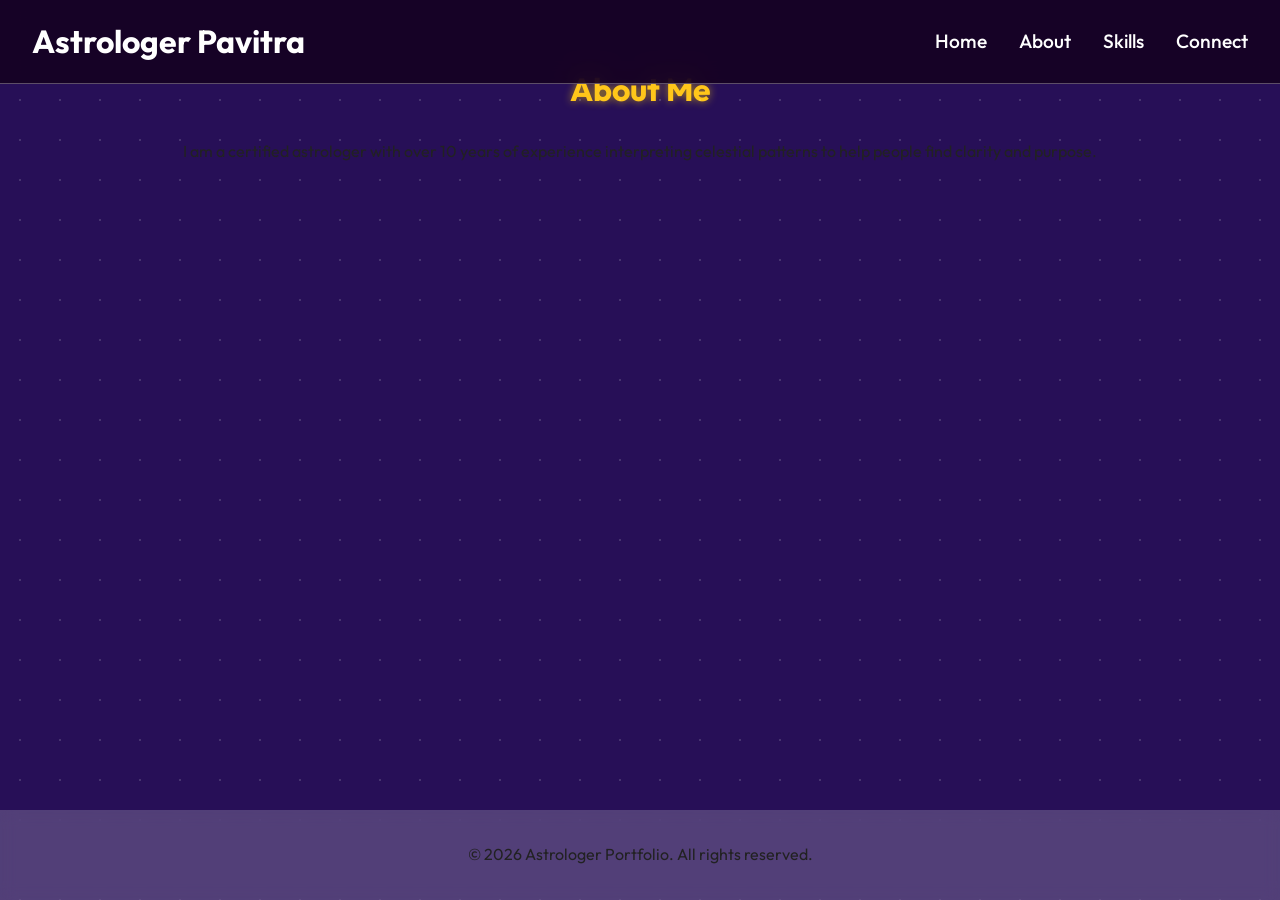
==== about.html @ c883aa8e "Initial commit: Astrologer Pavitra portfolio with mystical theme, loading screen, Netlify forms inte" ====
<!DOCTYPE html>
<html lang="en">
<head>
    <meta charset="UTF-8" />
    <meta http-equiv="X-UA-Compatible" content="IE=edge" />
    <meta name="viewport" content="width=device-width, initial-scale=1.0" />
    <title>About – Astrologer Pavitra</title>
    <meta name="description" content="About Astrologer Pavitra – experience, philosophy, and services." />
    <link rel="preconnect" href="https://fonts.googleapis.com" />
    <link rel="preconnect" href="https://fonts.gstatic.com" crossorigin />
    <link href="https://fonts.googleapis.com/css2?family=Outfit:wght@400;600;700&display=swap" rel="stylesheet" />
    <link rel="stylesheet" href="style.css" />
</head>
<body>
    <!-- Navigation Bar (same as index) -->
    <nav class="navbar">
        <div class="logo">Astrologer Pavitra</div>
        <ul class="nav-links">
            <li><a href="index.html#home">Home</a></li>
            <li><a href="about.html">About</a></li>
            <li><a href="index.html#skills">Skills</a></li>
            <li><a href="connect.html">Connect</a></li>
        </ul>
        <div class="menu-toggle"><span></span><span></span><span></span></div>
    </nav>

    <section class="about">
        <h2>About Me</h2>
        <p>I am a certified astrologer with over 10 years of experience interpreting celestial patterns to help people find clarity and purpose.</p>
    </section>

    <footer class="footer">
        <p>&copy; 2026 Astrologer Portfolio. All rights reserved.</p>
    </footer>

    <script>
// script.js

// Mobile navigation toggle
const menuToggle = document.querySelector('.menu-toggle');
const navLinks = document.querySelector('.nav-links');
if (menuToggle && navLinks) {
  menuToggle.addEventListener('click', () => {
    navLinks.classList.toggle('active');
    menuToggle.classList.toggle('open');
  });
}


// Simple scroll reveal for sections
const sections = document.querySelectorAll('section');
const revealOnScroll = () => {
  const triggerBottom = window.innerHeight * 0.85;
  sections.forEach(section => {
    const sectionTop = section.getBoundingClientRect().top;
    if (sectionTop < triggerBottom) {
      section.classList.add('visible');
    }
  });
};
window.addEventListener('scroll', revealOnScroll);
revealOnScroll();
</script>
</body>
</html>
---- style.css ----
/* Mystical Starfield Background */
body {
    background: hsl(260, 70%, 20%);
    position: relative;
    overflow-x: hidden;
}

/* .constellation styling removed; canvas used instead */
#constellation-canvas {
    position: fixed;
    inset: 0;
    pointer-events: none;
    z-index: 2000;
    background: transparent;
}



@keyframes starTwinkle {
    from { opacity: 0.4; }
    to { opacity: 1; }
}

/*
/* subtle star twinkling overlay */
body::before {
    content: '';
    position: absolute;
    inset: 0;
    background: radial-gradient(circle, rgba(255,255,255,0.15) 1px, transparent 1px);
    background-size: 40px 40px;
    animation: twinkling 3s infinite;
    pointer-events: none;
    z-index: 0;
}

@keyframes twinkling {
    0%, 100% { opacity: 0.6; }
    50% { opacity: 0.9; }
}
/* style.css */
/* Color palette */
:root {
    --primary-red: hsl(0, 78%, 45%);
    /* rich red */
    --bg-white: #fdfdfd;
    --text-dark: #222222;
    --glass-bg: rgba(255, 255, 255, 0.2);
    --glass-border: rgba(255, 255, 255, 0.3);
    --transition-speed: 0.3s;
    --font-family: 'Outfit', sans-serif;
    --accent-gold: hsl(45, 100%, 55%);
}

/* Global resets */
* {
    margin: 0;
    padding: 0;
    box-sizing: border-box;
}

body {
    font-family: var(--font-family);
    background: hsl(260, 70%, 20%);
    color: var(--text-dark);
    line-height: 1.6;
    overflow-x: hidden;
}

/* Navbar */
.navbar {
    position: fixed;
    top: 0;
    width: 100%;
    display: flex;
    justify-content: space-between;
    align-items: center;
    padding: 1rem 2rem;
    backdrop-filter: blur(12px);
    background: rgba(20, 0, 30, 0.85); /* dark violet translucent */
    border-bottom: 1px solid var(--glass-border);
    z-index: 1000;
    transition: background var(--transition-speed);
}

.navbar .logo {
    font-size: 2rem;
    font-weight: 700;
    color: #ffffff; /* bright for visibility */
}

.nav-links {
    list-style: none;
    display: flex;
    gap: 2rem;
}

.nav-links a {
    text-decoration: none;
    color: #ffffff;
    font-weight: 500;
    font-size: 1.2rem;
    position: relative;
    transition: color var(--transition-speed);
}


.nav-links a::after {
    content: '';
    position: absolute;
    left: 0;
    bottom: -4px;
    width: 0%;
    height: 2px;
    background: var(--primary-red);
    transition: width var(--transition-speed);
}

.nav-links a:hover {
    color: var(--accent-gold);
}

.nav-links a:hover::after {
    width: 100%;
}

/* Hamburger for mobile */
.menu-toggle {
    display: none;
    flex-direction: column;
    cursor: pointer;
    gap: 5px;
}

.menu-toggle span {
    width: 25px;
    height: 3px;
    background: var(--text-dark);
    transition: background var(--transition-speed);
}

/* Hero Section */
.hero {
    min-height: 100vh;
    display: flex;
    align-items: center;
    justify-content: space-between;
    padding: 4rem 2rem;
    padding-top: 5rem;
    margin-top: 80px; /* gap to avoid overlap with navbar */
    /* offset fixed navbar */
    background: linear-gradient(135deg, #fff0f0, #ffecec);
    position: relative;
    overflow: hidden;
}

.hero-content {
    max-width: 600px;
    animation: fadeInUp 1s ease forwards;
}

.hero-content h1 {
    font-size: 3rem;
    margin-bottom: 1rem;
    color: var(--primary-red);
}

.hero-content p {
    font-size: 1.2rem;
    margin-bottom: 1.5rem;
}

.cta-button {
    display: inline-block;
    padding: 0.75rem 1.5rem;
    background: var(--primary-red);
    color: #fff;
    border: none;
    border-radius: 4px;
    cursor: pointer;
    text-decoration: none;
    font-weight: 600;
    transition: background var(--transition-speed), transform var(--transition-speed);
}

.cta-button:hover {
    background: hsl(0, 78%, 55%);
    transform: translateY(-2px);
}

.hero-image {
    max-width: 500px;
    animation: float 4s ease-in-out infinite;
}

.hero-image img {
    width: 100%;
    border-radius: 12px;
    box-shadow: 0 8px 20px rgba(0, 0, 0, 0.15);
}

@keyframes float {

    0%,
    100% {
        transform: translateY(0);
    }

    50% {
        transform: translateY(-20px);
    }
}

@keyframes fadeInUp {
    0% {
        opacity: 0;
        transform: translateY(30px);
    }

    100% {
        opacity: 1;
        transform: translateY(0);
    }
}

/* Sections */
section {
    padding: 4rem 2rem;
    max-width: 1100px;
    margin: 0 auto;
}

section h2 {
    font-size: 2rem;
    margin-bottom: 1.5rem;
    color: var(--accent-gold);
    text-align: center;
    text-shadow: 0 0 8px rgba(255,215,0,0.6);
}


.about,
.skills,
.contact {
    background: transparent;
}

/* Skills Section - Grid and Cards */
.skills-grid {
    display: grid;
    grid-template-columns: repeat(auto-fit, minmax(220px, 1fr));
    gap: 2rem;
    margin-top: 2rem;
}

.skill-card {
    background: #ffffff;
    border: 1.5px solid rgba(229, 28, 35, 0.1);
    border-radius: 12px;
    padding: 1.5rem;
    text-align: center;
    box-shadow: 0 4px 15px rgba(0, 0, 0, 0.02);
    transition: all 0.3s cubic-bezier(0.25, 0.8, 0.25, 1);
}

.skill-card:hover {
    transform: translateY(-8px);
    border-color: var(--primary-red);
    box-shadow: 0 12px 30px rgba(229, 28, 35, 0.12);
}

.skill-svg-container {
    width: 100%;
    height: 180px;
    border-radius: 8px;
    margin-bottom: 1.5rem;
    background: linear-gradient(135deg, #fff3f3 0%, #ffe8e8 100%);
    display: flex;
    align-items: center;
    justify-content: center;
    border: 1px solid rgba(229, 28, 35, 0.15);
    overflow: hidden;
}

.skill-svg-container svg {
    width: 70px;
    height: 70px;
    fill: var(--primary-red);
    transition: transform 0.5s cubic-bezier(0.175, 0.885, 0.32, 1.275);
}

.skill-card:hover .skill-svg-container svg {
    transform: scale(1.18) rotate(6deg);
}

.skill-card h3 {
    font-size: 1.25rem;
    color: var(--primary-red);
    margin-bottom: 0.75rem;
    font-weight: 600;
}

.skill-card p {
    font-size: 0.95rem;
    color: #555;
    line-height: 1.5;
}

/* Contact Form */
.contact form {
    display: flex;
    flex-direction: column;
    gap: 1rem;
    max-width: 500px;
    margin: 0 auto;
}

.contact input,
.contact textarea {
    padding: 0.75rem;
    border: 1px solid #ccc;
    border-radius: 4px;
    font-family: var(--font-family);
    font-size: 1rem;
    resize: vertical;
}

.contact button {
    align-self: flex-start;
}

/* Footer */
.footer {
    text-align: center;
    padding: 2rem;
    background: var(--glass-bg);
    backdrop-filter: blur(8px);
    color: var(--text-dark);
}



/* Responsive */
@media (max-width: 768px) {
    .nav-links {
        display: none;
        flex-direction: column;
        background: var(--glass-bg);
        position: absolute;
        top: 60px;
        right: 2rem;
        padding: 1rem;
        border-radius: 8px;
    }

    .menu-toggle {
        display: flex;
    }

    .hero {
        flex-direction: column;
        text-align: center;
    }

    .hero-image {
        margin-top: 2rem;
    }
}

/* Skill‑card image sizing – makes the images fill the container neatly */
.skill-svg-container {
    /* keep the existing size (180 px tall) */
    width: 100%;
    height: 180px;
    display: flex;
    align-items: center;
    justify-content: center;
    overflow: hidden;
    /* clip any overflow */
    background: linear-gradient(135deg, #fff3f3 0%, #ffe8e8 100%);
    border: 1px solid rgba(229, 28, 35, 0.15);
    border-radius: 8px;
}

/* Image inside the container */
.skill-img {
    width: 100%;
    height: 100%;
    object-fit: contain;
    /* preserve aspect ratio, no distortion */
    border-radius: 8px;
    transition: transform var(--transition-speed);
}

/* Slight zoom on hover for a premium feel */
.skill-card:hover .skill-img {
    transform: scale(1.05);
}

/* Footer always at bottom */
html,
body {
    min-height: 100vh;
    display: flex;
    flex-direction: column;
}

.footer {
    margin-top: auto;
}

/* Hero image oval shape */
.hero-image img {
    width: 260px;
    height: 260px;
    border-radius: 50%;
    object-fit: cover;
    margin: 0 auto;
    display: block;
}

/* Mystical Fullscreen Loader Overlay */
#mystical-loader {
    position: fixed;
    inset: 0;
    width: 100vw;
    height: 100vh;
    background: radial-gradient(circle at center, hsl(260, 60%, 12%) 0%, hsl(280, 50%, 6%) 100%);
    z-index: 9999;
    display: flex;
    align-items: center;
    justify-content: center;
    transition: opacity 0.8s cubic-bezier(0.25, 1, 0.5, 1), transform 0.8s cubic-bezier(0.25, 1, 0.5, 1);
    opacity: 1;
    pointer-events: all;
}

#mystical-loader.fade-out {
    opacity: 0;
    transform: scale(1.05);
    pointer-events: none;
}

.loader-content {
    text-align: center;
    display: flex;
    flex-direction: column;
    align-items: center;
    gap: 1.5rem;
}

.celestial-spinner {
    width: 120px;
    height: 120px;
    position: relative;
    animation: spin 8s linear infinite;
    filter: drop-shadow(0 0 15px rgba(255, 215, 0, 0.4));
}

.celestial-spinner svg {
    width: 100%;
    height: 100%;
}

.loader-text {
    font-family: var(--font-family);
    color: var(--accent-gold);
    font-size: 1.8rem;
    font-weight: 600;
    letter-spacing: 2px;
    margin: 0;
    text-shadow: 0 0 10px rgba(255, 215, 0, 0.5);
    animation: pulseText 2s ease-in-out infinite;
}

.loader-subtext {
    font-family: var(--font-family);
    color: rgba(255, 255, 255, 0.6);
    font-size: 0.95rem;
    letter-spacing: 4px;
    text-transform: uppercase;
    margin-top: -0.5rem;
}

@keyframes spin {
    0% { transform: rotate(0deg); }
    100% { transform: rotate(360deg); }
}

@keyframes pulseText {
    0%, 100% { opacity: 0.6; transform: scale(0.98); }
    50% { opacity: 1; transform: scale(1); }
}
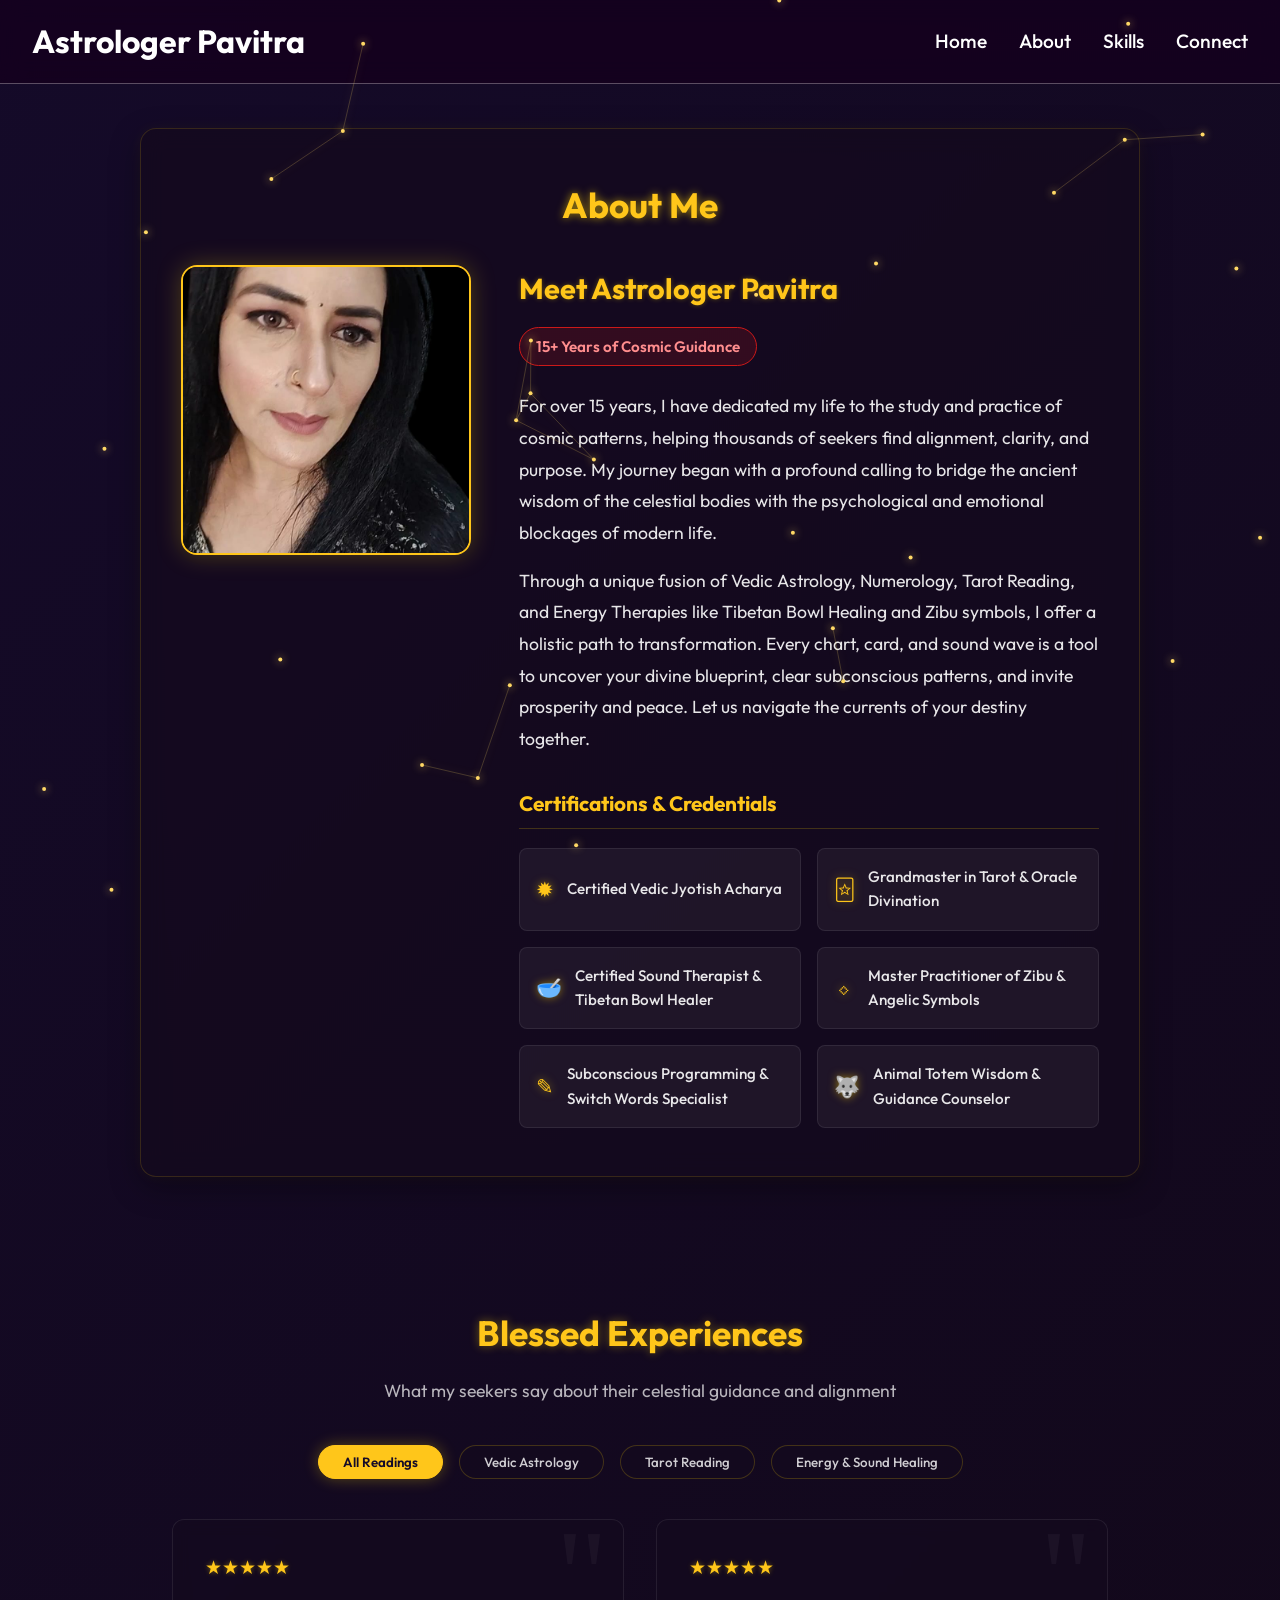
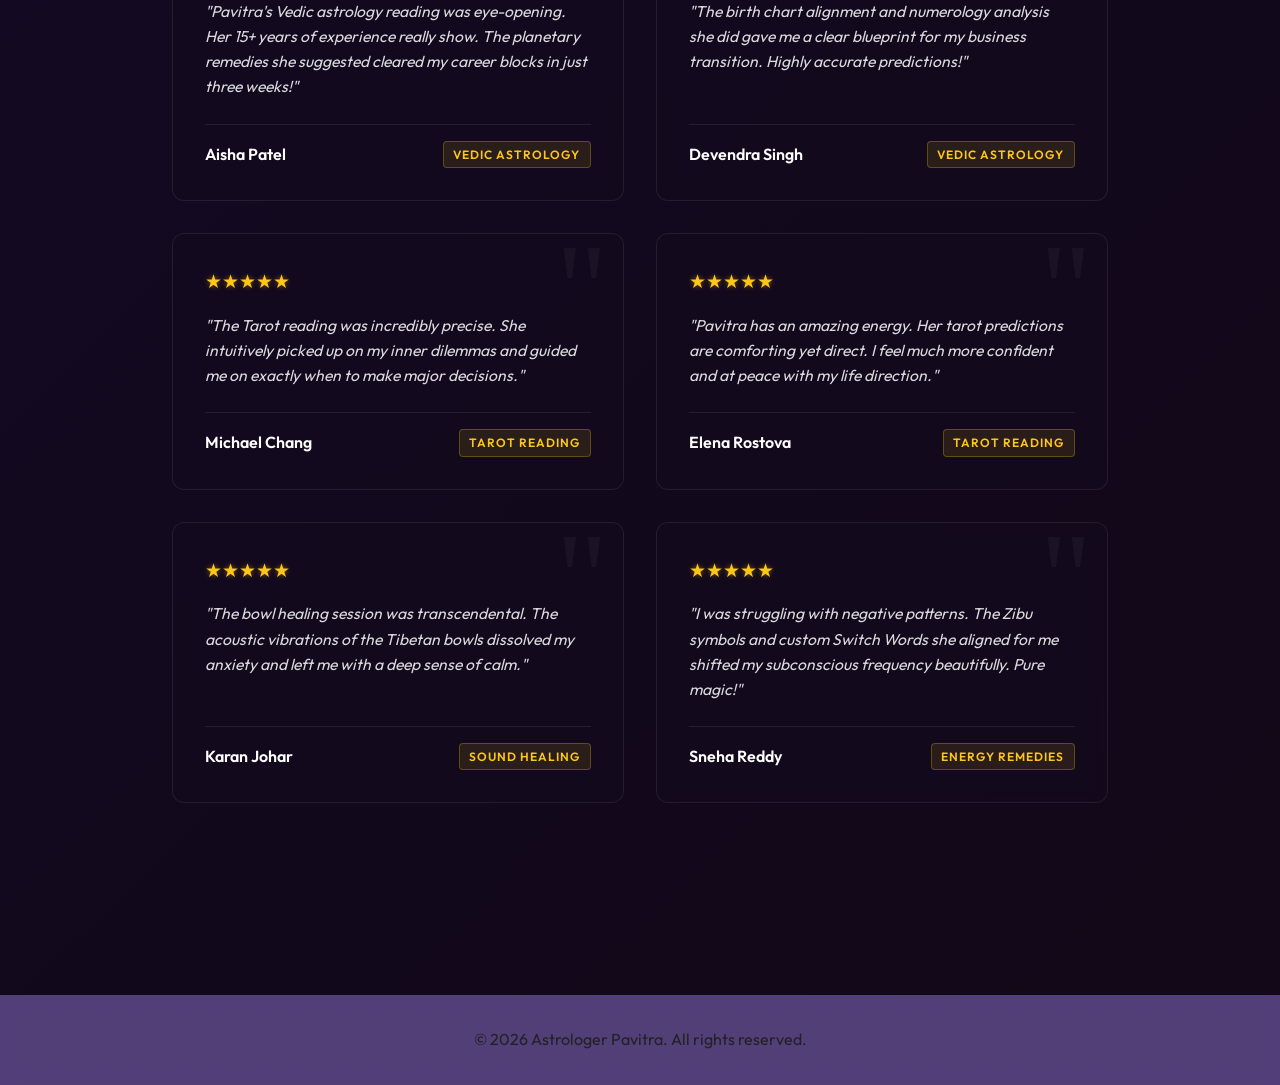
==== commit 03c8813c: "new updates and enhanced about page" ====
--- a/about.html
+++ b/about.html
@@ -1,65 +1,301 @@
 <!DOCTYPE html>
 <html lang="en">
+
 <head>
-    <meta charset="UTF-8" />
-    <meta http-equiv="X-UA-Compatible" content="IE=edge" />
-    <meta name="viewport" content="width=device-width, initial-scale=1.0" />
-    <title>About – Astrologer Pavitra</title>
-    <meta name="description" content="About Astrologer Pavitra – experience, philosophy, and services." />
-    <link rel="preconnect" href="https://fonts.googleapis.com" />
-    <link rel="preconnect" href="https://fonts.gstatic.com" crossorigin />
-    <link href="https://fonts.googleapis.com/css2?family=Outfit:wght@400;600;700&display=swap" rel="stylesheet" />
-    <link rel="stylesheet" href="style.css" />
+  <meta charset="UTF-8" />
+  <meta http-equiv="X-UA-Compatible" content="IE=edge" />
+  <meta name="viewport" content="width=device-width, initial-scale=1.0" />
+  <title>About – Astrologer Pavitra</title>
+  <meta name="description" content="Meet Astrologer Pavitra – 15+ years of experience in Vedic Astrology, Tarot, and Energy Healing. View certifications and client reviews." />
+  <link rel="preconnect" href="https://fonts.googleapis.com" />
+  <link rel="preconnect" href="https://fonts.gstatic.com" crossorigin />
+  <link href="https://fonts.googleapis.com/css2?family=Outfit:wght@400;600;700&display=swap" rel="stylesheet" />
+  <link rel="stylesheet" href="style.css" />
 </head>
+
 <body>
-    <!-- Navigation Bar (same as index) -->
-    <nav class="navbar">
-        <div class="logo">Astrologer Pavitra</div>
-        <ul class="nav-links">
-            <li><a href="index.html#home">Home</a></li>
-            <li><a href="about.html">About</a></li>
-            <li><a href="index.html#skills">Skills</a></li>
-            <li><a href="connect.html">Connect</a></li>
-        </ul>
-        <div class="menu-toggle"><span></span><span></span><span></span></div>
-    </nav>
-
-    <section class="about">
-        <h2>About Me</h2>
-        <p>I am a certified astrologer with over 10 years of experience interpreting celestial patterns to help people find clarity and purpose.</p>
+  <!-- Navigation Bar (same as index) -->
+  <nav class="navbar">
+    <div class="logo">Astrologer Pavitra</div>
+    <ul class="nav-links">
+      <li><a href="index.html#home">Home</a></li>
+      <li><a href="about.html">About</a></li>
+      <li><a href="index.html#skills">Skills</a></li>
+      <li><a href="connect.html">Connect</a></li>
+    </ul>
+    <div class="menu-toggle"><span></span><span></span><span></span></div>
+  </nav>
+
+  <!-- Main Container -->
+  <main class="about-page-container">
+    <section class="about-card">
+      <h2 style="margin-bottom: 2rem; font-size: 2.2rem;">About Me</h2>
+      
+      <div class="about-grid">
+        <div class="about-image-wrapper">
+          <img src="assets/pavitra2.jpeg" alt="Astrologer Pavitra" />
+        </div>
+        
+        <div class="about-text-content">
+          <h3>Meet Astrologer Pavitra</h3>
+          <span class="about-experience-badge">15+ Years of Cosmic Guidance</span>
+          <p class="about-bio">
+            For over 15 years, I have dedicated my life to the study and practice of cosmic patterns, helping thousands of seekers find alignment, clarity, and purpose. My journey began with a profound calling to bridge the ancient wisdom of the celestial bodies with the psychological and emotional blockages of modern life.
+          </p>
+          <p class="about-bio" style="margin-top: -1rem;">
+            Through a unique fusion of Vedic Astrology, Numerology, Tarot Reading, and Energy Therapies like Tibetan Bowl Healing and Zibu symbols, I offer a holistic path to transformation. Every chart, card, and sound wave is a tool to uncover your divine blueprint, clear subconscious patterns, and invite prosperity and peace. Let us navigate the currents of your destiny together.
+          </p>
+          
+          <div class="certifications-section">
+            <h4>Certifications & Credentials</h4>
+            <div class="certifications-list">
+              <div class="certification-item">
+                <span class="certification-icon">✹</span>
+                <span class="certification-name">Certified Vedic Jyotish Acharya</span>
+              </div>
+              <div class="certification-item">
+                <span class="certification-icon">🃟</span>
+                <span class="certification-name">Grandmaster in Tarot & Oracle Divination</span>
+              </div>
+              <div class="certification-item">
+                <span class="certification-icon">🥣</span>
+                <span class="certification-name">Certified Sound Therapist & Tibetan Bowl Healer</span>
+              </div>
+              <div class="certification-item">
+                <span class="certification-icon">🝔</span>
+                <span class="certification-name">Master Practitioner of Zibu & Angelic Symbols</span>
+              </div>
+              <div class="certification-item">
+                <span class="certification-icon">✎</span>
+                <span class="certification-name">Subconscious Programming & Switch Words Specialist</span>
+              </div>
+              <div class="certification-item">
+                <span class="certification-icon">🐺</span>
+                <span class="certification-name">Animal Totem Wisdom & Guidance Counselor</span>
+              </div>
+            </div>
+          </div>
+        </div>
+      </div>
     </section>
 
-    <footer class="footer">
-        <p>&copy; 2026 Astrologer Portfolio. All rights reserved.</p>
-    </footer>
-
-    <script>
-// script.js
-
-// Mobile navigation toggle
-const menuToggle = document.querySelector('.menu-toggle');
-const navLinks = document.querySelector('.nav-links');
-if (menuToggle && navLinks) {
-  menuToggle.addEventListener('click', () => {
-    navLinks.classList.toggle('active');
-    menuToggle.classList.toggle('open');
-  });
-}
-
-
-// Simple scroll reveal for sections
-const sections = document.querySelectorAll('section');
-const revealOnScroll = () => {
-  const triggerBottom = window.innerHeight * 0.85;
-  sections.forEach(section => {
-    const sectionTop = section.getBoundingClientRect().top;
-    if (sectionTop < triggerBottom) {
-      section.classList.add('visible');
+    <!-- Testimonials Section -->
+    <section class="testimonials-section">
+      <h2>Blessed Experiences</h2>
+      <p class="testimonials-subtitle">What my seekers say about their celestial guidance and alignment</p>
+      
+      <!-- Filter controls -->
+      <div class="testimonial-filters">
+        <button class="filter-btn active" data-filter="all">All Readings</button>
+        <button class="filter-btn" data-filter="astrology">Vedic Astrology</button>
+        <button class="filter-btn" data-filter="tarot">Tarot Reading</button>
+        <button class="filter-btn" data-filter="healing">Energy & Sound Healing</button>
+      </div>
+
+      <!-- Testimonials grid container -->
+      <div id="testimonials-container" class="testimonials-grid">
+        <!-- Rendered dynamically via JS -->
+      </div>
+    </section>
+  </main>
+
+  <footer class="footer">
+    <p>&copy; 2026 Astrologer Pavitra. All rights reserved.</p>
+  </footer>
+
+  <!-- Constellation Effect Canvas -->
+  <canvas id="constellation-canvas"></canvas>
+
+  <script>
+    // Navigation toggle logic
+    const menuToggle = document.querySelector('.menu-toggle');
+    const navLinks = document.querySelector('.nav-links');
+    if (menuToggle && navLinks) {
+      menuToggle.addEventListener('click', () => {
+        navLinks.classList.toggle('active');
+        menuToggle.classList.toggle('open');
+      });
     }
-  });
-};
-window.addEventListener('scroll', revealOnScroll);
-revealOnScroll();
-</script>
+
+    // Scroll reveal for cards
+    const sections = document.querySelectorAll('section');
+    const revealOnScroll = () => {
+      const triggerBottom = window.innerHeight * 0.85;
+      sections.forEach(section => {
+        const sectionTop = section.getBoundingClientRect().top;
+        if (sectionTop < triggerBottom) {
+          section.classList.add('visible');
+        }
+      });
+    };
+    window.addEventListener('scroll', revealOnScroll);
+    revealOnScroll();
+
+    // Testimonials Data
+    const testimonialsData = [
+      {
+        name: "Aisha Patel",
+        rating: 5,
+        review: "Pavitra's Vedic astrology reading was eye-opening. Her 15+ years of experience really show. The planetary remedies she suggested cleared my career blocks in just three weeks!",
+        service: "Vedic Astrology",
+        category: "astrology"
+      },
+      {
+        name: "Devendra Singh",
+        rating: 5,
+        review: "The birth chart alignment and numerology analysis she did gave me a clear blueprint for my business transition. Highly accurate predictions!",
+        service: "Vedic Astrology",
+        category: "astrology"
+      },
+      {
+        name: "Michael Chang",
+        rating: 5,
+        review: "The Tarot reading was incredibly precise. She intuitively picked up on my inner dilemmas and guided me on exactly when to make major decisions.",
+        service: "Tarot Reading",
+        category: "tarot"
+      },
+      {
+        name: "Elena Rostova",
+        rating: 5,
+        review: "Pavitra has an amazing energy. Her tarot predictions are comforting yet direct. I feel much more confident and at peace with my life direction.",
+        service: "Tarot Reading",
+        category: "tarot"
+      },
+      {
+        name: "Karan Johar",
+        rating: 5,
+        review: "The bowl healing session was transcendental. The acoustic vibrations of the Tibetan bowls dissolved my anxiety and left me with a deep sense of calm.",
+        service: "Sound Healing",
+        category: "healing"
+      },
+      {
+        name: "Sneha Reddy",
+        rating: 5,
+        review: "I was struggling with negative patterns. The Zibu symbols and custom Switch Words she aligned for me shifted my subconscious frequency beautifully. Pure magic!",
+        service: "Energy Remedies",
+        category: "healing"
+      }
+    ];
+
+    // Render Testimonials
+    const testimonialsContainer = document.getElementById('testimonials-container');
+    const filterButtons = document.querySelectorAll('.filter-btn');
+
+    function renderTestimonials(filter = 'all') {
+      // Clear container first
+      testimonialsContainer.innerHTML = '';
+      
+      const filtered = testimonialsData.filter(item => {
+        return filter === 'all' || item.category === filter;
+      });
+
+      filtered.forEach((item, index) => {
+        const card = document.createElement('div');
+        card.className = 'testimonial-card';
+        card.style.animationDelay = `${index * 0.1}s`;
+
+        // Generate gold stars
+        let starsHTML = '';
+        for (let i = 0; i < 5; i++) {
+          starsHTML += i < item.rating ? '★' : '☆';
+        }
+
+        card.innerHTML = `
+          <div>
+            <div class="testimonial-stars">${starsHTML}</div>
+            <p class="testimonial-text">"${item.review}"</p>
+          </div>
+          <div class="testimonial-footer">
+            <span class="testimonial-name">${item.name}</span>
+            <span class="testimonial-service-tag">${item.service}</span>
+          </div>
+        `;
+        testimonialsContainer.appendChild(card);
+      });
+    }
+
+    // Filter toggle events
+    filterButtons.forEach(btn => {
+      btn.addEventListener('click', () => {
+        filterButtons.forEach(b => b.classList.remove('active'));
+        btn.classList.add('active');
+        const filterVal = btn.getAttribute('data-filter');
+        renderTestimonials(filterVal);
+      });
+    });
+
+    // Initial render
+    renderTestimonials();
+
+    // Constellation Canvas Animation
+    (() => {
+      const canvas = document.getElementById('constellation-canvas');
+      const ctx = canvas.getContext('2d');
+      const stars = [];
+      const config = {
+        starCount: 30,
+        maxVelocity: 0.3,
+        maxDistance: 100,
+        starSize: 2,
+        lineWidth: 0.7,
+        hue: 45,
+      };
+      
+      const resize = () => {
+        canvas.width = window.innerWidth;
+        canvas.height = window.innerHeight;
+      };
+      window.addEventListener('resize', resize);
+      resize();
+
+      for (let i = 0; i < config.starCount; i++) {
+        stars.push({
+          x: Math.random() * canvas.width,
+          y: Math.random() * canvas.height,
+          vx: (Math.random() - 0.5) * config.maxVelocity,
+          vy: (Math.random() - 0.5) * config.maxVelocity,
+        });
+      }
+
+      const draw = () => {
+        ctx.clearRect(0, 0, canvas.width, canvas.height);
+        ctx.fillStyle = `hsl(${config.hue},100%,70%)`;
+        ctx.shadowColor = `hsl(${config.hue},100%,70%)`;
+        ctx.shadowBlur = 8;
+        stars.forEach(s => {
+          ctx.beginPath();
+          ctx.arc(s.x, s.y, config.starSize, 0, Math.PI * 2);
+          ctx.fill();
+        });
+        
+        ctx.strokeStyle = `hsla(${config.hue},100%,70%,0.3)`;
+        ctx.lineWidth = config.lineWidth;
+        for (let i = 0; i < stars.length; i++) {
+          for (let j = i + 1; j < stars.length; j++) {
+            const dx = stars[i].x - stars[j].x;
+            const dy = stars[i].y - stars[j].y;
+            const dist = Math.hypot(dx, dy);
+            if (dist < config.maxDistance) {
+              ctx.beginPath();
+              ctx.moveTo(stars[i].x, stars[i].y);
+              ctx.lineTo(stars[j].x, stars[j].y);
+              ctx.stroke();
+            }
+          }
+        }
+        
+        stars.forEach(s => {
+          s.x += s.vx;
+          s.y += s.vy;
+          if (s.x < 0 || s.x > canvas.width) s.vx *= -1;
+          if (s.y < 0 || s.y > canvas.height) s.vy *= -1;
+        });
+        
+        requestAnimationFrame(draw);
+      };
+      draw();
+    })();
+  </script>
 </body>
-</html>
+
+</html>
--- a/style.css
+++ b/style.css
@@ -130,13 +130,14 @@
     flex-direction: column;
     cursor: pointer;
     gap: 5px;
+    z-index: 1002;
 }
 
 .menu-toggle span {
     width: 25px;
     height: 3px;
-    background: var(--text-dark);
-    transition: background var(--transition-speed);
+    background: #ffffff;
+    transition: all var(--transition-speed) ease;
 }
 
 /* Hero Section */
@@ -343,18 +344,43 @@
 /* Responsive */
 @media (max-width: 768px) {
     .nav-links {
-        display: none;
+        display: flex;
         flex-direction: column;
-        background: var(--glass-bg);
+        background: rgba(20, 10, 30, 0.95);
+        border: 1px solid rgba(255, 255, 255, 0.15);
         position: absolute;
-        top: 60px;
+        top: 70px;
         right: 2rem;
-        padding: 1rem;
-        border-radius: 8px;
+        padding: 1.5rem 2rem;
+        border-radius: 12px;
+        gap: 1.5rem;
+        box-shadow: 0 10px 30px rgba(0, 0, 0, 0.5);
+        z-index: 1001;
+        opacity: 0;
+        transform: translateY(-10px);
+        pointer-events: none;
+        transition: opacity var(--transition-speed) ease, transform var(--transition-speed) ease;
+    }
+
+    .nav-links.active {
+        opacity: 1;
+        transform: translateY(0);
+        pointer-events: auto;
     }
 
     .menu-toggle {
         display: flex;
+    }
+
+    /* Transform hamburger to 'X' when open */
+    .menu-toggle.open span:nth-child(1) {
+        transform: translateY(8px) rotate(45deg);
+    }
+    .menu-toggle.open span:nth-child(2) {
+        opacity: 0;
+    }
+    .menu-toggle.open span:nth-child(3) {
+        transform: translateY(-8px) rotate(-45deg);
     }
 
     .hero {
@@ -415,6 +441,7 @@
     height: 260px;
     border-radius: 50%;
     object-fit: cover;
+    object-position: center 35%;
     margin: 0 auto;
     display: block;
 }
@@ -490,4 +517,285 @@
 @keyframes pulseText {
     0%, 100% { opacity: 0.6; transform: scale(0.98); }
     50% { opacity: 1; transform: scale(1); }
+}
+
+/* About Page Specific Styles */
+.about-page-container {
+    padding-top: 8rem;
+    padding-bottom: 4rem;
+    min-height: calc(100vh - 80px);
+    display: flex;
+    flex-direction: column;
+    align-items: center;
+    background: linear-gradient(135deg, hsl(260, 60%, 10%) 0%, hsl(280, 50%, 6%) 100%);
+    color: #f5f5f7;
+    position: relative;
+    z-index: 1;
+}
+
+.about-card {
+    background: rgba(20, 10, 30, 0.75);
+    backdrop-filter: blur(12px);
+    border: 1px solid rgba(255, 215, 0, 0.15); /* Gold border for premium look */
+    padding: 3rem 2.5rem;
+    border-radius: 16px;
+    box-shadow: 0 10px 30px rgba(0, 0, 0, 0.35), 0 0 15px rgba(255, 215, 0, 0.05);
+    width: 90%;
+    max-width: 1000px;
+    margin-bottom: 4rem;
+}
+
+.about-grid {
+    display: grid;
+    grid-template-columns: 1fr 2fr;
+    gap: 3rem;
+    align-items: start;
+}
+
+@media (max-width: 768px) {
+    .about-grid {
+        grid-template-columns: 1fr;
+        gap: 2.5rem;
+    }
+}
+
+.about-image-wrapper {
+    position: relative;
+    width: 100%;
+    max-width: 320px;
+    margin: 0 auto;
+}
+
+.about-image-wrapper img {
+    width: 100%;
+    border-radius: 16px;
+    border: 2px solid var(--accent-gold);
+    box-shadow: 0 0 25px rgba(255, 215, 0, 0.25);
+    object-fit: cover;
+    aspect-ratio: 1;
+}
+
+.about-text-content h3 {
+    font-size: 1.8rem;
+    color: var(--accent-gold);
+    margin-bottom: 1rem;
+    text-shadow: 0 0 5px rgba(255, 215, 0, 0.3);
+}
+
+.about-experience-badge {
+    display: inline-block;
+    padding: 0.4rem 1rem;
+    background: rgba(229, 28, 35, 0.15);
+    border: 1px solid var(--primary-red);
+    color: #ff8e8e;
+    font-weight: 600;
+    border-radius: 20px;
+    margin-bottom: 1.5rem;
+    font-size: 0.95rem;
+}
+
+.about-bio {
+    font-size: 1.1rem;
+    line-height: 1.8;
+    color: rgba(255, 255, 255, 0.9);
+    margin-bottom: 2rem;
+}
+
+/* Certifications Section */
+.certifications-section {
+    margin-top: 2rem;
+}
+
+.certifications-section h4 {
+    font-size: 1.3rem;
+    color: var(--accent-gold);
+    margin-bottom: 1.2rem;
+    border-bottom: 1px solid rgba(255, 215, 0, 0.2);
+    padding-bottom: 0.5rem;
+}
+
+.certifications-list {
+    display: grid;
+    grid-template-columns: repeat(auto-fit, minmax(280px, 1fr));
+    gap: 1rem;
+}
+
+.certification-item {
+    background: rgba(255, 255, 255, 0.05);
+    border: 1px solid rgba(255, 255, 255, 0.08);
+    padding: 1rem;
+    border-radius: 8px;
+    display: flex;
+    align-items: center;
+    gap: 0.8rem;
+    transition: all var(--transition-speed);
+}
+
+.certification-item:hover {
+    background: rgba(255, 215, 0, 0.08);
+    border-color: rgba(255, 215, 0, 0.4);
+    transform: translateX(5px);
+}
+
+.certification-icon {
+    font-size: 1.3rem;
+    color: var(--accent-gold);
+    text-shadow: 0 0 8px rgba(255, 215, 0, 0.5);
+}
+
+.certification-name {
+    font-size: 0.95rem;
+    color: rgba(255, 255, 255, 0.9);
+    font-weight: 500;
+}
+
+/* Testimonials Section */
+.testimonials-section {
+    width: 90%;
+    max-width: 1000px;
+    margin-bottom: 4rem;
+    text-align: center;
+}
+
+.testimonials-section h2 {
+    font-size: 2.2rem;
+    color: var(--accent-gold);
+    margin-bottom: 1rem;
+    text-shadow: 0 0 10px rgba(255, 215, 0, 0.4);
+}
+
+.testimonials-subtitle {
+    color: rgba(255, 255, 255, 0.7);
+    margin-bottom: 2.5rem;
+    font-size: 1.1rem;
+}
+
+/* Filter Controls */
+.testimonial-filters {
+    display: flex;
+    justify-content: center;
+    gap: 1rem;
+    margin-bottom: 2.5rem;
+    flex-wrap: wrap;
+}
+
+.filter-btn {
+    padding: 0.5rem 1.5rem;
+    background: rgba(20, 10, 30, 0.6);
+    border: 1px solid rgba(255, 215, 0, 0.2);
+    color: rgba(255, 255, 255, 0.8);
+    font-family: var(--font-family);
+    font-weight: 500;
+    border-radius: 30px;
+    cursor: pointer;
+    transition: all var(--transition-speed);
+}
+
+.filter-btn:hover {
+    border-color: var(--accent-gold);
+    color: var(--accent-gold);
+    box-shadow: 0 0 10px rgba(255, 215, 0, 0.15);
+}
+
+.filter-btn.active {
+    background: var(--accent-gold);
+    color: hsl(260, 60%, 10%);
+    border-color: var(--accent-gold);
+    font-weight: 600;
+    box-shadow: 0 0 15px rgba(255, 215, 0, 0.3);
+}
+
+/* Testimonials Grid */
+.testimonials-grid {
+    display: grid;
+    grid-template-columns: repeat(auto-fit, minmax(300px, 1fr));
+    gap: 2rem;
+    width: 100%;
+}
+
+.testimonial-card {
+    background: rgba(20, 10, 30, 0.6);
+    backdrop-filter: blur(8px);
+    border: 1px solid rgba(255, 255, 255, 0.08);
+    border-radius: 12px;
+    padding: 2rem;
+    text-align: left;
+    display: flex;
+    flex-direction: column;
+    justify-content: space-between;
+    transition: all 0.4s cubic-bezier(0.25, 0.8, 0.25, 1);
+    opacity: 0;
+    transform: translateY(20px);
+    animation: fadeInUpCard 0.6s forwards;
+    position: relative;
+    overflow: hidden;
+}
+
+@keyframes fadeInUpCard {
+    to {
+        opacity: 1;
+        transform: translateY(0);
+    }
+}
+
+.testimonial-card:hover {
+    transform: translateY(-8px);
+    border-color: rgba(255, 215, 0, 0.3);
+    box-shadow: 0 12px 30px rgba(0, 0, 0, 0.3), 0 0 15px rgba(255, 215, 0, 0.08);
+}
+
+.testimonial-card::before {
+    content: '"';
+    position: absolute;
+    top: -10px;
+    right: 15px;
+    font-size: 8rem;
+    font-family: serif;
+    color: rgba(255, 255, 255, 0.04);
+    line-height: 1;
+    pointer-events: none;
+}
+
+.testimonial-stars {
+    color: var(--accent-gold);
+    font-size: 1.2rem;
+    margin-bottom: 1rem;
+    display: flex;
+    gap: 2px;
+    text-shadow: 0 0 5px rgba(255, 215, 0, 0.4);
+}
+
+.testimonial-text {
+    font-size: 0.98rem;
+    line-height: 1.6;
+    color: rgba(255, 255, 255, 0.85);
+    margin-bottom: 1.5rem;
+    font-style: italic;
+    flex-grow: 1;
+}
+
+.testimonial-footer {
+    display: flex;
+    justify-content: space-between;
+    align-items: center;
+    border-top: 1px solid rgba(255, 255, 255, 0.08);
+    padding-top: 1rem;
+}
+
+.testimonial-name {
+    font-weight: 600;
+    color: #ffffff;
+    font-size: 1rem;
+}
+
+.testimonial-service-tag {
+    font-size: 0.75rem;
+    text-transform: uppercase;
+    letter-spacing: 1px;
+    background: rgba(255, 215, 0, 0.1);
+    border: 1px solid rgba(255, 215, 0, 0.25);
+    color: var(--accent-gold);
+    padding: 0.2rem 0.6rem;
+    border-radius: 4px;
+    font-weight: 600;
 }
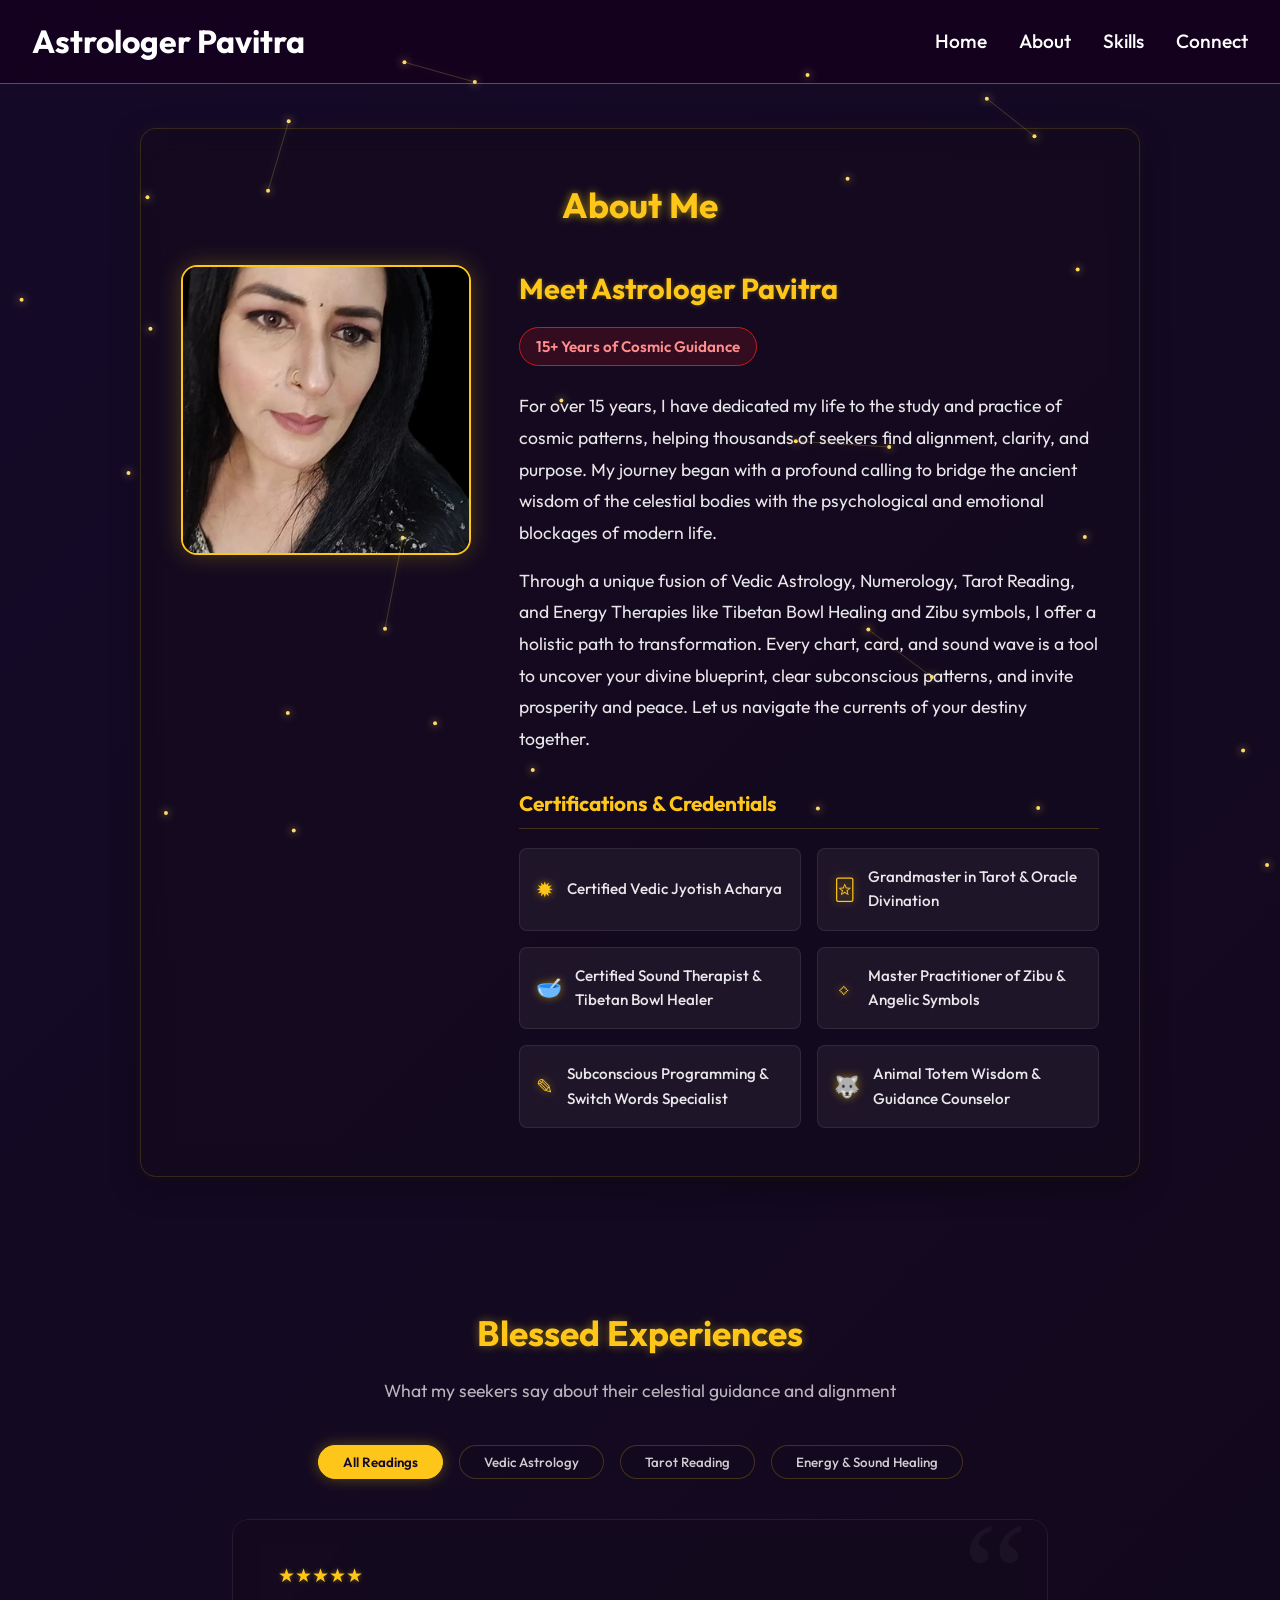
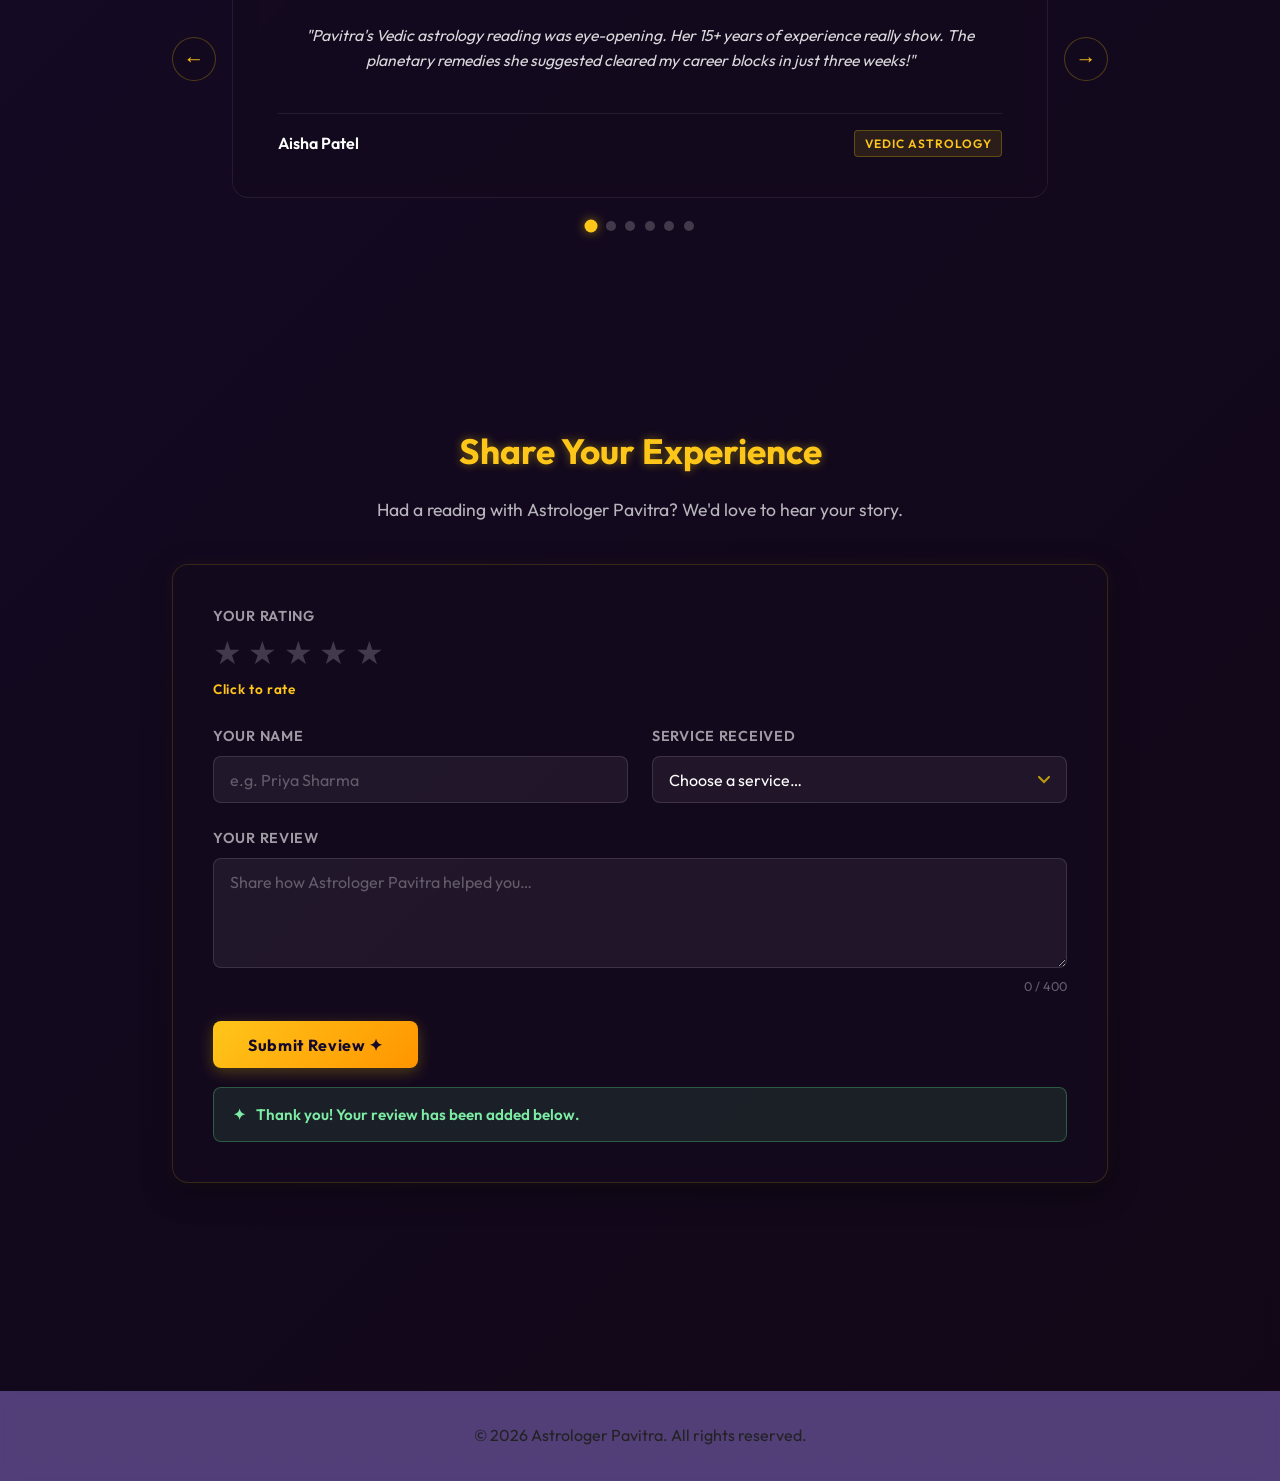
==== commit a1f5b584: "review section updated" ====
--- a/about.html
+++ b/about.html
@@ -92,9 +92,83 @@
         <button class="filter-btn" data-filter="healing">Energy & Sound Healing</button>
       </div>
 
-      <!-- Testimonials grid container -->
-      <div id="testimonials-container" class="testimonials-grid">
-        <!-- Rendered dynamically via JS -->
+      <!-- Carousel wrapper -->
+      <div class="carousel-wrapper" id="testimonials-carousel">
+        <!-- Prev / Next arrows -->
+        <button class="carousel-arrow carousel-prev" id="carousel-prev" aria-label="Previous review">
+          &#8592;
+        </button>
+
+        <!-- Sliding track -->
+        <div class="carousel-viewport">
+          <div class="carousel-track" id="carousel-track">
+            <!-- Cards injected here by JS -->
+          </div>
+        </div>
+
+        <button class="carousel-arrow carousel-next" id="carousel-next" aria-label="Next review">
+          &#8594;
+        </button>
+      </div>
+
+      <!-- Dot indicators -->
+      <div class="carousel-dots" id="carousel-dots"></div>
+    </section>
+
+    <!-- Leave a Review Section -->
+    <section class="review-form-section">
+      <h2>Share Your Experience</h2>
+      <p class="testimonials-subtitle">Had a reading with Astrologer Pavitra? We'd love to hear your story.</p>
+
+      <div class="review-form-card">
+        <!-- Star Rating Picker -->
+        <div class="review-field">
+          <label class="review-label">Your Rating</label>
+          <div class="star-picker" id="star-picker" role="radiogroup" aria-label="Star rating">
+            <span class="star-pick" data-value="1" title="1 star">★</span>
+            <span class="star-pick" data-value="2" title="2 stars">★</span>
+            <span class="star-pick" data-value="3" title="3 stars">★</span>
+            <span class="star-pick" data-value="4" title="4 stars">★</span>
+            <span class="star-pick" data-value="5" title="5 stars">★</span>
+          </div>
+          <span class="star-pick-hint" id="star-hint">Click to rate</span>
+        </div>
+
+        <div class="review-form-row">
+          <!-- Name -->
+          <div class="review-field">
+            <label class="review-label" for="reviewer-name">Your Name</label>
+            <input id="reviewer-name" class="review-input" type="text" placeholder="e.g. Priya Sharma" maxlength="50" />
+          </div>
+
+          <!-- Service -->
+          <div class="review-field">
+            <label class="review-label" for="reviewer-service">Service Received</label>
+            <select id="reviewer-service" class="review-input review-select">
+              <option value="" disabled selected>Choose a service…</option>
+              <option value="astrology" data-label="Vedic Astrology">Vedic Astrology</option>
+              <option value="tarot" data-label="Tarot Reading">Tarot Reading</option>
+              <option value="healing" data-label="Sound Healing">Sound Healing</option>
+              <option value="healing" data-label="Energy Remedies">Energy Remedies</option>
+              <option value="astrology" data-label="Numerology">Numerology</option>
+            </select>
+          </div>
+        </div>
+
+        <!-- Review Text -->
+        <div class="review-field">
+          <label class="review-label" for="reviewer-text">Your Review</label>
+          <textarea id="reviewer-text" class="review-input review-textarea" placeholder="Share how Astrologer Pavitra helped you…" maxlength="400"></textarea>
+          <span class="char-count" id="char-count">0 / 400</span>
+        </div>
+
+        <!-- Submit -->
+        <button id="submit-review-btn" class="review-submit-btn">Submit Review ✦</button>
+
+        <!-- Success message -->
+        <div id="review-success" class="review-success" aria-live="polite" hidden>
+          <span>✦</span> Thank you! Your review has been added below.
+        </div>
       </div>
     </section>
   </main>
@@ -118,114 +192,221 @@
     }
 
     // Scroll reveal for cards
-    const sections = document.querySelectorAll('section');
+    const allSections = document.querySelectorAll('section');
     const revealOnScroll = () => {
       const triggerBottom = window.innerHeight * 0.85;
-      sections.forEach(section => {
+      allSections.forEach(section => {
         const sectionTop = section.getBoundingClientRect().top;
-        if (sectionTop < triggerBottom) {
-          section.classList.add('visible');
-        }
+        if (sectionTop < triggerBottom) section.classList.add('visible');
       });
     };
     window.addEventListener('scroll', revealOnScroll);
     revealOnScroll();
 
-    // Testimonials Data
-    const testimonialsData = [
-      {
-        name: "Aisha Patel",
-        rating: 5,
-        review: "Pavitra's Vedic astrology reading was eye-opening. Her 15+ years of experience really show. The planetary remedies she suggested cleared my career blocks in just three weeks!",
-        service: "Vedic Astrology",
-        category: "astrology"
-      },
-      {
-        name: "Devendra Singh",
-        rating: 5,
-        review: "The birth chart alignment and numerology analysis she did gave me a clear blueprint for my business transition. Highly accurate predictions!",
-        service: "Vedic Astrology",
-        category: "astrology"
-      },
-      {
-        name: "Michael Chang",
-        rating: 5,
-        review: "The Tarot reading was incredibly precise. She intuitively picked up on my inner dilemmas and guided me on exactly when to make major decisions.",
-        service: "Tarot Reading",
-        category: "tarot"
-      },
-      {
-        name: "Elena Rostova",
-        rating: 5,
-        review: "Pavitra has an amazing energy. Her tarot predictions are comforting yet direct. I feel much more confident and at peace with my life direction.",
-        service: "Tarot Reading",
-        category: "tarot"
-      },
-      {
-        name: "Karan Johar",
-        rating: 5,
-        review: "The bowl healing session was transcendental. The acoustic vibrations of the Tibetan bowls dissolved my anxiety and left me with a deep sense of calm.",
-        service: "Sound Healing",
-        category: "healing"
-      },
-      {
-        name: "Sneha Reddy",
-        rating: 5,
-        review: "I was struggling with negative patterns. The Zibu symbols and custom Switch Words she aligned for me shifted my subconscious frequency beautifully. Pure magic!",
-        service: "Energy Remedies",
-        category: "healing"
+    /* ── Testimonials Data ── */
+    const defaultTestimonials = [
+      { name: 'Aisha Patel',    rating: 5, review: "Pavitra's Vedic astrology reading was eye-opening. Her 15+ years of experience really show. The planetary remedies she suggested cleared my career blocks in just three weeks!", service: 'Vedic Astrology', category: 'astrology', isNew: false },
+      { name: 'Devendra Singh', rating: 5, review: 'The birth chart alignment and numerology analysis she did gave me a clear blueprint for my business transition. Highly accurate predictions!',                              service: 'Vedic Astrology', category: 'astrology', isNew: false },
+      { name: 'Michael Chang',  rating: 5, review: 'The Tarot reading was incredibly precise. She intuitively picked up on my inner dilemmas and guided me on exactly when to make major decisions.',                         service: 'Tarot Reading',  category: 'tarot',     isNew: false },
+      { name: 'Elena Rostova',  rating: 5, review: 'Pavitra has an amazing energy. Her tarot predictions are comforting yet direct. I feel much more confident and at peace with my life direction.',                       service: 'Tarot Reading',  category: 'tarot',     isNew: false },
+      { name: 'Karan Johar',    rating: 5, review: 'The bowl healing session was transcendental. The acoustic vibrations of the Tibetan bowls dissolved my anxiety and left me with a deep sense of calm.',               service: 'Sound Healing',  category: 'healing',   isNew: false },
+      { name: 'Sneha Reddy',    rating: 5, review: 'I was struggling with negative patterns. The Zibu symbols and custom Switch Words she aligned for me shifted my subconscious frequency beautifully. Pure magic!',       service: 'Energy Remedies',category: 'healing',   isNew: false }
+    ];
+
+    // Load user-submitted reviews from localStorage
+    function getUserReviews() {
+      try { return JSON.parse(localStorage.getItem('pavitra_reviews') || '[]'); }
+      catch { return []; }
+    }
+    function saveUserReviews(reviews) {
+      localStorage.setItem('pavitra_reviews', JSON.stringify(reviews));
+    }
+
+    function getAllTestimonials() {
+      return [...defaultTestimonials, ...getUserReviews()];
+    }
+
+    /* ── Carousel State ── */
+    const track       = document.getElementById('carousel-track');
+    const dotsWrap    = document.getElementById('carousel-dots');
+    const prevBtn     = document.getElementById('carousel-prev');
+    const nextBtn     = document.getElementById('carousel-next');
+    const filterButtons = document.querySelectorAll('.filter-btn');
+    let activeFilter  = 'all';
+    let currentIndex  = 0;
+    let autoTimer     = null;
+    let carouselItems = [];
+
+    /* Build one card element */
+    function buildCard(item) {
+      let starsHTML = '';
+      for (let i = 0; i < 5; i++) starsHTML += i < item.rating ? '★' : '☆';
+      const newBadge = item.isNew ? '<span class="review-new-badge">New ✦</span>' : '';
+      const card = document.createElement('div');
+      card.className = 'carousel-card';
+      card.innerHTML = `
+        <div class="testimonial-stars">${starsHTML}</div>
+        <p class="testimonial-text">"${item.review}"</p>
+        <div class="testimonial-footer">
+          <span class="testimonial-name">${item.name} ${newBadge}</span>
+          <span class="testimonial-service-tag">${item.service}</span>
+        </div>`;
+      return card;
+    }
+
+    /* Move to slide n */
+    function goTo(n) {
+      if (carouselItems.length === 0) return;
+      currentIndex = (n + carouselItems.length) % carouselItems.length;
+      track.style.transform = `translateX(-${currentIndex * 100}%)`;
+      /* Update dots */
+      document.querySelectorAll('.carousel-dot').forEach((d, i) =>
+        d.classList.toggle('active', i === currentIndex)
+      );
+    }
+
+    /* Render carousel for current filter */
+    function renderTestimonials(filter = 'all') {
+      activeFilter  = filter;
+      currentIndex  = 0;
+      stopAuto();
+
+      const all      = getAllTestimonials();
+      carouselItems  = filter === 'all' ? all : all.filter(t => t.category === filter);
+
+      /* Clear */
+      track.innerHTML    = '';
+      dotsWrap.innerHTML = '';
+
+      if (carouselItems.length === 0) {
+        track.innerHTML = '<div class="carousel-empty">No reviews for this category yet. Be the first to share!</div>';
+        prevBtn.style.display = nextBtn.style.display = 'none';
+        return;
       }
-    ];
-
-    // Render Testimonials
-    const testimonialsContainer = document.getElementById('testimonials-container');
-    const filterButtons = document.querySelectorAll('.filter-btn');
-
-    function renderTestimonials(filter = 'all') {
-      // Clear container first
-      testimonialsContainer.innerHTML = '';
-      
-      const filtered = testimonialsData.filter(item => {
-        return filter === 'all' || item.category === filter;
+
+      prevBtn.style.display = nextBtn.style.display = '';
+
+      /* Build cards & dots */
+      carouselItems.forEach((item, i) => {
+        track.appendChild(buildCard(item));
+        const dot = document.createElement('button');
+        dot.className = 'carousel-dot';
+        dot.setAttribute('aria-label', `Review ${i + 1}`);
+        dot.addEventListener('click', () => { goTo(i); resetAuto(); });
+        dotsWrap.appendChild(dot);
       });
 
-      filtered.forEach((item, index) => {
-        const card = document.createElement('div');
-        card.className = 'testimonial-card';
-        card.style.animationDelay = `${index * 0.1}s`;
-
-        // Generate gold stars
-        let starsHTML = '';
-        for (let i = 0; i < 5; i++) {
-          starsHTML += i < item.rating ? '★' : '☆';
-        }
-
-        card.innerHTML = `
-          <div>
-            <div class="testimonial-stars">${starsHTML}</div>
-            <p class="testimonial-text">"${item.review}"</p>
-          </div>
-          <div class="testimonial-footer">
-            <span class="testimonial-name">${item.name}</span>
-            <span class="testimonial-service-tag">${item.service}</span>
-          </div>
-        `;
-        testimonialsContainer.appendChild(card);
-      });
-    }
-
-    // Filter toggle events
+      goTo(0);
+      startAuto();
+    }
+
+    /* Auto-play */
+    function startAuto() {
+      autoTimer = setInterval(() => goTo(currentIndex + 1), 2500);
+    }
+    function stopAuto()  { clearInterval(autoTimer); }
+    function resetAuto() { stopAuto(); startAuto(); }
+
+    /* Arrow buttons */
+    prevBtn.addEventListener('click', () => { goTo(currentIndex - 1); resetAuto(); });
+    nextBtn.addEventListener('click', () => { goTo(currentIndex + 1); resetAuto(); });
+
+    /* Pause on hover */
+    const carouselEl = document.getElementById('testimonials-carousel');
+    carouselEl.addEventListener('mouseenter', stopAuto);
+    carouselEl.addEventListener('mouseleave', () => { if (carouselItems.length) startAuto(); });
+
+    /* Swipe support */
+    let touchStartX = 0;
+    carouselEl.addEventListener('touchstart', e => { touchStartX = e.touches[0].clientX; }, { passive: true });
+    carouselEl.addEventListener('touchend',   e => {
+      const dx = e.changedTouches[0].clientX - touchStartX;
+      if (Math.abs(dx) > 40) { goTo(currentIndex + (dx < 0 ? 1 : -1)); resetAuto(); }
+    });
+
+    /* Filter buttons */
     filterButtons.forEach(btn => {
       btn.addEventListener('click', () => {
         filterButtons.forEach(b => b.classList.remove('active'));
         btn.classList.add('active');
-        const filterVal = btn.getAttribute('data-filter');
-        renderTestimonials(filterVal);
+        renderTestimonials(btn.getAttribute('data-filter'));
       });
     });
 
-    // Initial render
     renderTestimonials();
+
+    /* ── Star Picker ── */
+    const starPicks  = document.querySelectorAll('.star-pick');
+    const starHint   = document.getElementById('star-hint');
+    let selectedRating = 0;
+    const ratingLabels = ['', 'Poor', 'Fair', 'Good', 'Great', 'Excellent!'];
+
+    function highlightStars(n) {
+      starPicks.forEach((s, i) => s.classList.toggle('active', i < n));
+    }
+
+    starPicks.forEach(star => {
+      star.addEventListener('mouseenter', () => highlightStars(+star.dataset.value));
+      star.addEventListener('mouseleave', () => highlightStars(selectedRating));
+      star.addEventListener('click', () => {
+        selectedRating = +star.dataset.value;
+        highlightStars(selectedRating);
+        starHint.textContent = ratingLabels[selectedRating];
+      });
+    });
+
+    /* ── Char Counter ── */
+    const reviewTextarea = document.getElementById('reviewer-text');
+    const charCount      = document.getElementById('char-count');
+    reviewTextarea.addEventListener('input', () => {
+      charCount.textContent = `${reviewTextarea.value.length} / 400`;
+    });
+
+    /* ── Submit Review ── */
+    const submitBtn    = document.getElementById('submit-review-btn');
+    const successMsg   = document.getElementById('review-success');
+    const nameInput    = document.getElementById('reviewer-name');
+    const serviceSelect= document.getElementById('reviewer-service');
+
+    submitBtn.addEventListener('click', () => {
+      // Validation
+      const name    = nameInput.value.trim();
+      const review  = reviewTextarea.value.trim();
+      const selOpt  = serviceSelect.options[serviceSelect.selectedIndex];
+      const service = selOpt && selOpt.value ? selOpt.getAttribute('data-label') : '';
+      const category= selOpt && selOpt.value ? selOpt.value : '';
+
+      if (!name)    { shake(nameInput);    return; }
+      if (!selectedRating) { shake(document.getElementById('star-picker')); return; }
+      if (!service) { shake(serviceSelect); return; }
+      if (!review)  { shake(reviewTextarea); return; }
+
+      const newReview = { name, rating: selectedRating, review, service, category, isNew: true };
+      const existing  = getUserReviews();
+      existing.push(newReview);
+      saveUserReviews(existing);
+
+      // Reset form
+      nameInput.value = '';
+      reviewTextarea.value = '';
+      serviceSelect.selectedIndex = 0;
+      selectedRating = 0;
+      highlightStars(0);
+      starHint.textContent = 'Click to rate';
+      charCount.textContent = '0 / 400';
+
+      // Show success
+      successMsg.hidden = false;
+      setTimeout(() => { successMsg.hidden = true; }, 4000);
+
+      // Re-render so the new card appears
+      renderTestimonials(activeFilter);
+    });
+
+    function shake(el) {
+      el.classList.add('shake');
+      el.addEventListener('animationend', () => el.classList.remove('shake'), { once: true });
+    }
 
     // Constellation Canvas Animation
     (() => {
--- a/style.css
+++ b/style.css
@@ -798,4 +798,340 @@
     padding: 0.2rem 0.6rem;
     border-radius: 4px;
     font-weight: 600;
+}
+
+/* ── Leave a Review Section ── */
+.review-form-section {
+    width: 90%;
+    max-width: 1000px;
+    margin-bottom: 5rem;
+    text-align: center;
+}
+
+.review-form-section h2 {
+    font-size: 2.2rem;
+    color: var(--accent-gold);
+    margin-bottom: 1rem;
+    text-shadow: 0 0 10px rgba(255, 215, 0, 0.4);
+}
+
+.review-form-card {
+    background: rgba(20, 10, 30, 0.75);
+    backdrop-filter: blur(12px);
+    border: 1px solid rgba(255, 215, 0, 0.15);
+    border-radius: 16px;
+    padding: 2.5rem;
+    box-shadow: 0 10px 30px rgba(0, 0, 0, 0.35), 0 0 15px rgba(255, 215, 0, 0.05);
+    text-align: left;
+}
+
+.review-form-row {
+    display: grid;
+    grid-template-columns: 1fr 1fr;
+    gap: 1.5rem;
+}
+@media (max-width: 600px) {
+    .review-form-row { grid-template-columns: 1fr; }
+}
+
+.review-field {
+    display: flex;
+    flex-direction: column;
+    gap: 0.5rem;
+    margin-bottom: 1.5rem;
+}
+
+.review-label {
+    font-size: 0.9rem;
+    font-weight: 600;
+    letter-spacing: 0.05em;
+    text-transform: uppercase;
+    color: rgba(255, 255, 255, 0.6);
+}
+
+.review-input {
+    background: rgba(255, 255, 255, 0.06);
+    border: 1px solid rgba(255, 255, 255, 0.12);
+    border-radius: 8px;
+    padding: 0.8rem 1rem;
+    font-family: var(--font-family);
+    font-size: 1rem;
+    color: #ffffff;
+    transition: border-color 0.25s, box-shadow 0.25s;
+    outline: none;
+    width: 100%;
+}
+
+.review-input::placeholder { color: rgba(255, 255, 255, 0.3); }
+
+.review-input:focus {
+    border-color: var(--accent-gold);
+    box-shadow: 0 0 0 3px rgba(255, 215, 0, 0.12);
+}
+
+.review-select {
+    appearance: none;
+    -webkit-appearance: none;
+    background-image: url("data:image/svg+xml,%3Csvg xmlns='http://www.w3.org/2000/svg' width='12' height='8' viewBox='0 0 12 8'%3E%3Cpath d='M1 1l5 5 5-5' stroke='rgba(255,215,0,0.7)' stroke-width='2' fill='none' stroke-linecap='round'/%3E%3C/svg%3E");
+    background-repeat: no-repeat;
+    background-position: right 1rem center;
+    cursor: pointer;
+}
+
+/* Make <option> readable on dark background */
+.review-select option {
+    background: hsl(270, 60%, 12%);
+    color: #fff;
+}
+
+.review-textarea {
+    resize: vertical;
+    min-height: 110px;
+}
+
+.char-count {
+    font-size: 0.8rem;
+    color: rgba(255, 255, 255, 0.35);
+    text-align: right;
+}
+
+/* Star Picker */
+.star-picker {
+    display: flex;
+    gap: 0.4rem;
+    cursor: pointer;
+}
+
+.star-pick {
+    font-size: 2rem;
+    color: rgba(255, 255, 255, 0.2);
+    transition: color 0.15s, transform 0.15s;
+    user-select: none;
+    line-height: 1;
+}
+
+.star-pick.active,
+.star-pick:hover {
+    color: var(--accent-gold);
+    transform: scale(1.2);
+    text-shadow: 0 0 8px rgba(255, 215, 0, 0.6);
+}
+
+.star-pick-hint {
+    font-size: 0.85rem;
+    color: var(--accent-gold);
+    font-weight: 600;
+    margin-top: 0.2rem;
+    min-height: 1.2em;
+    letter-spacing: 0.05em;
+}
+
+/* Submit Button */
+.review-submit-btn {
+    display: inline-flex;
+    align-items: center;
+    gap: 0.5rem;
+    padding: 0.85rem 2.2rem;
+    background: linear-gradient(135deg, var(--accent-gold), hsl(35, 100%, 50%));
+    color: hsl(260, 60%, 10%);
+    font-family: var(--font-family);
+    font-size: 1rem;
+    font-weight: 700;
+    border: none;
+    border-radius: 8px;
+    cursor: pointer;
+    letter-spacing: 0.04em;
+    transition: transform 0.2s, box-shadow 0.2s, opacity 0.2s;
+    box-shadow: 0 4px 15px rgba(255, 215, 0, 0.25);
+}
+
+.review-submit-btn:hover {
+    transform: translateY(-3px);
+    box-shadow: 0 8px 25px rgba(255, 215, 0, 0.4);
+}
+
+.review-submit-btn:active {
+    transform: translateY(0);
+    opacity: 0.85;
+}
+
+/* Success Banner */
+.review-success {
+    display: flex;
+    align-items: center;
+    gap: 0.6rem;
+    margin-top: 1.2rem;
+    padding: 0.9rem 1.2rem;
+    background: rgba(80, 200, 120, 0.12);
+    border: 1px solid rgba(80, 200, 120, 0.35);
+    border-radius: 8px;
+    color: #7deba4;
+    font-weight: 600;
+    font-size: 0.95rem;
+    animation: fadeInUpCard 0.4s ease both;
+}
+
+/* "New" badge on review cards */
+.review-new-badge {
+    display: inline-block;
+    font-size: 0.7rem;
+    text-transform: uppercase;
+    letter-spacing: 0.08em;
+    background: rgba(80, 200, 120, 0.15);
+    border: 1px solid rgba(80, 200, 120, 0.4);
+    color: #7deba4;
+    padding: 0.15rem 0.5rem;
+    border-radius: 4px;
+    font-weight: 700;
+    vertical-align: middle;
+    margin-left: 0.4rem;
+}
+
+/* Shake validation animation */
+@keyframes shake {
+    0%, 100% { transform: translateX(0); }
+    20%       { transform: translateX(-6px); }
+    40%       { transform: translateX(6px); }
+    60%       { transform: translateX(-4px); }
+    80%       { transform: translateX(4px); }
+}
+
+.shake {
+    animation: shake 0.4s ease;
+    border-color: var(--primary-red) !important;
+    box-shadow: 0 0 0 3px rgba(229, 28, 35, 0.2) !important;
+}
+
+/* ── Testimonials Carousel ── */
+.carousel-wrapper {
+    display: flex;
+    align-items: center;
+    gap: 1rem;
+    width: 100%;
+    position: relative;
+}
+
+/* Clipping window – only one card visible */
+.carousel-viewport {
+    flex: 1;
+    overflow: hidden;
+    border-radius: 16px;
+}
+
+/* Sliding strip – all cards in a row */
+.carousel-track {
+    display: flex;
+    transition: transform 0.5s cubic-bezier(0.4, 0, 0.2, 1);
+    will-change: transform;
+}
+
+/* Individual card – exactly as wide as the viewport */
+.carousel-card {
+    flex: 0 0 100%;
+    min-width: 0;
+    background: rgba(20, 10, 30, 0.65);
+    backdrop-filter: blur(10px);
+    border: 1px solid rgba(255, 255, 255, 0.08);
+    border-radius: 16px;
+    padding: 2.5rem 2.8rem;
+    display: flex;
+    flex-direction: column;
+    gap: 1rem;
+    box-sizing: border-box;
+    position: relative;
+    overflow: hidden;
+    min-height: 220px;
+    justify-content: space-between;
+    transition: border-color 0.3s;
+}
+
+.carousel-card::before {
+    content: '\201C';
+    position: absolute;
+    top: -18px;
+    right: 20px;
+    font-size: 9rem;
+    font-family: serif;
+    color: rgba(255, 255, 255, 0.04);
+    line-height: 1;
+    pointer-events: none;
+}
+
+.carousel-card:hover {
+    border-color: rgba(255, 215, 0, 0.25);
+    box-shadow: 0 8px 30px rgba(0, 0, 0, 0.3), 0 0 12px rgba(255, 215, 0, 0.06);
+}
+
+/* Empty state */
+.carousel-empty {
+    flex: 0 0 100%;
+    text-align: center;
+    padding: 3rem 1rem;
+    color: rgba(255, 255, 255, 0.4);
+    font-size: 1rem;
+}
+
+/* Arrow buttons */
+.carousel-arrow {
+    flex-shrink: 0;
+    width: 44px;
+    height: 44px;
+    border-radius: 50%;
+    border: 1px solid rgba(255, 215, 0, 0.25);
+    background: rgba(20, 10, 30, 0.7);
+    color: var(--accent-gold);
+    font-size: 1.3rem;
+    cursor: pointer;
+    display: flex;
+    align-items: center;
+    justify-content: center;
+    transition: background 0.2s, border-color 0.2s, transform 0.2s;
+    z-index: 2;
+    line-height: 1;
+}
+
+.carousel-arrow:hover {
+    background: rgba(255, 215, 0, 0.12);
+    border-color: var(--accent-gold);
+    transform: scale(1.1);
+}
+
+.carousel-arrow:active { transform: scale(0.95); }
+
+/* Dot indicators */
+.carousel-dots {
+    display: flex;
+    justify-content: center;
+    gap: 0.6rem;
+    margin-top: 1.4rem;
+}
+
+.carousel-dot {
+    width: 10px;
+    height: 10px;
+    border-radius: 50%;
+    border: none;
+    background: rgba(255, 255, 255, 0.2);
+    cursor: pointer;
+    transition: background 0.3s, transform 0.3s;
+    padding: 0;
+}
+
+.carousel-dot.active {
+    background: var(--accent-gold);
+    transform: scale(1.3);
+    box-shadow: 0 0 8px rgba(255, 215, 0, 0.5);
+}
+
+/* Mobile: shrink arrows */
+@media (max-width: 600px) {
+    .carousel-arrow {
+        width: 36px;
+        height: 36px;
+        font-size: 1rem;
+    }
+    .carousel-card {
+        padding: 1.8rem 1.5rem;
+        min-height: 200px;
+    }
 }
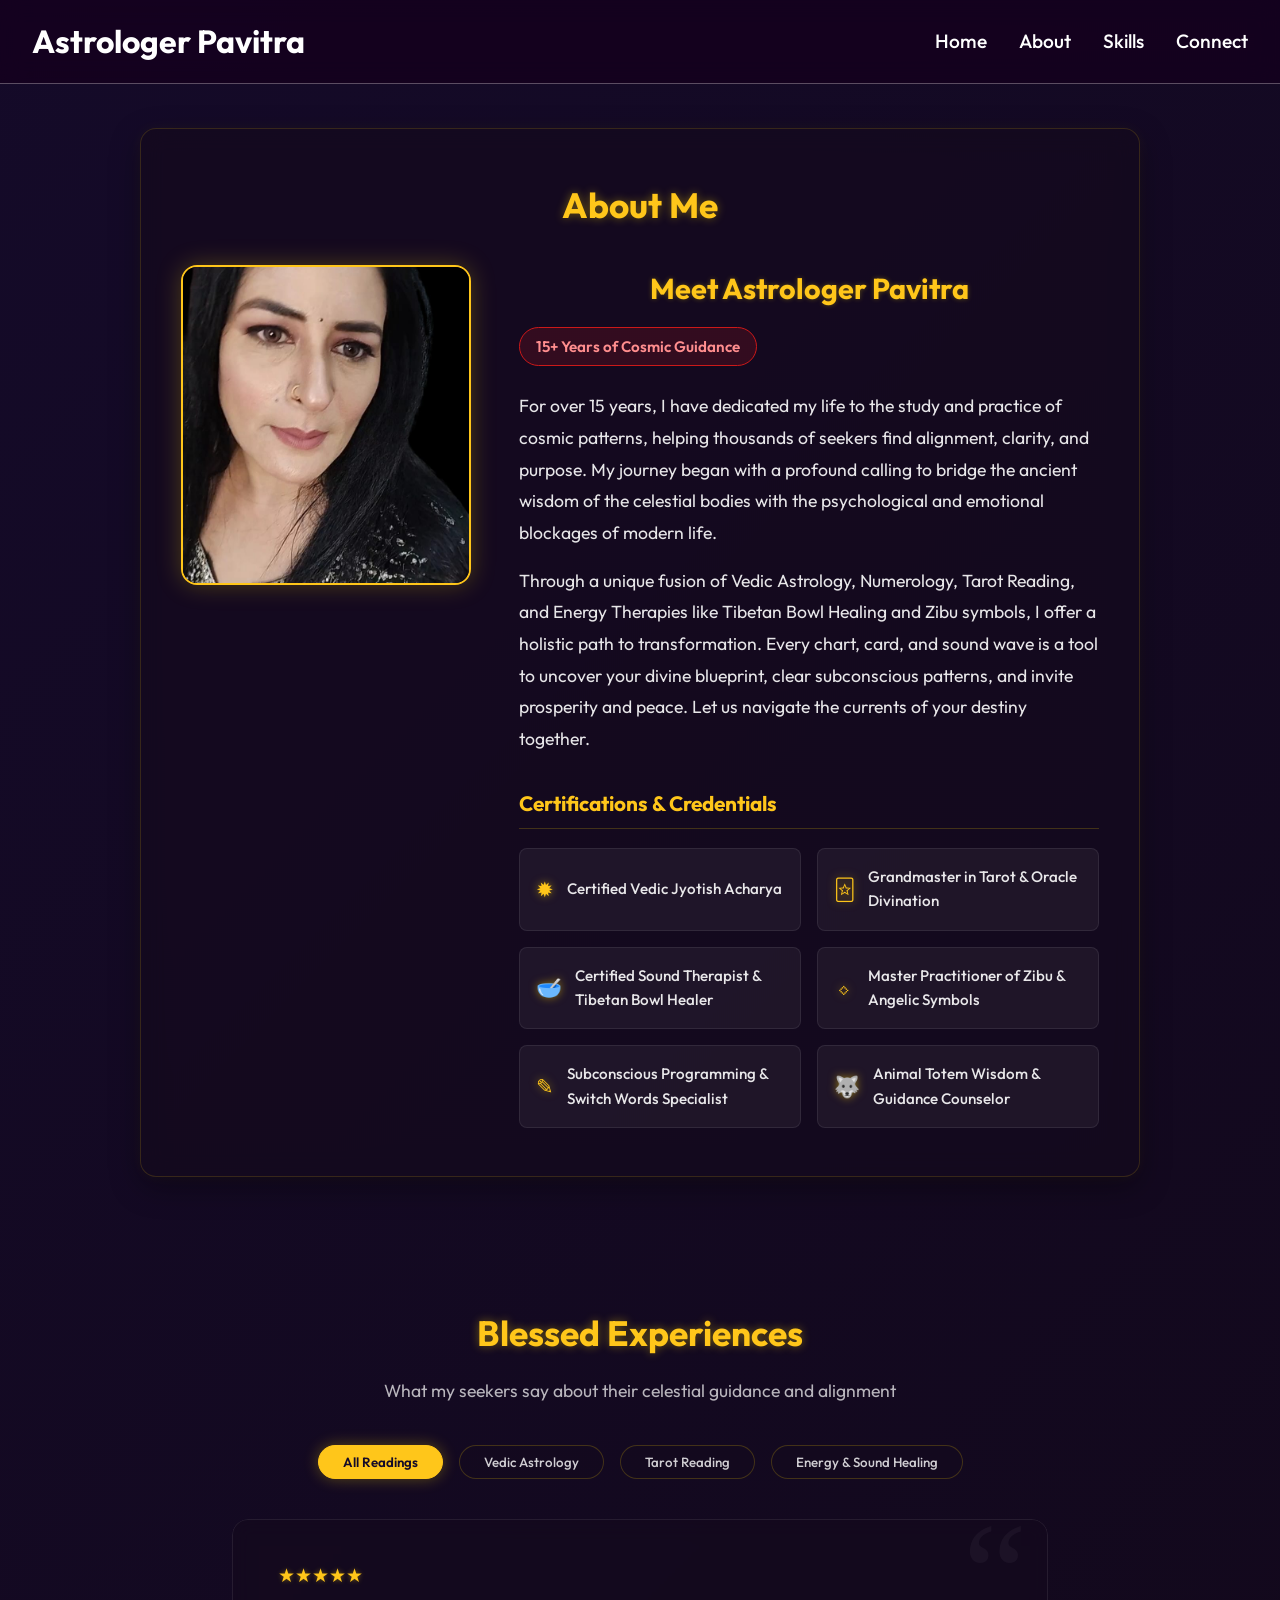
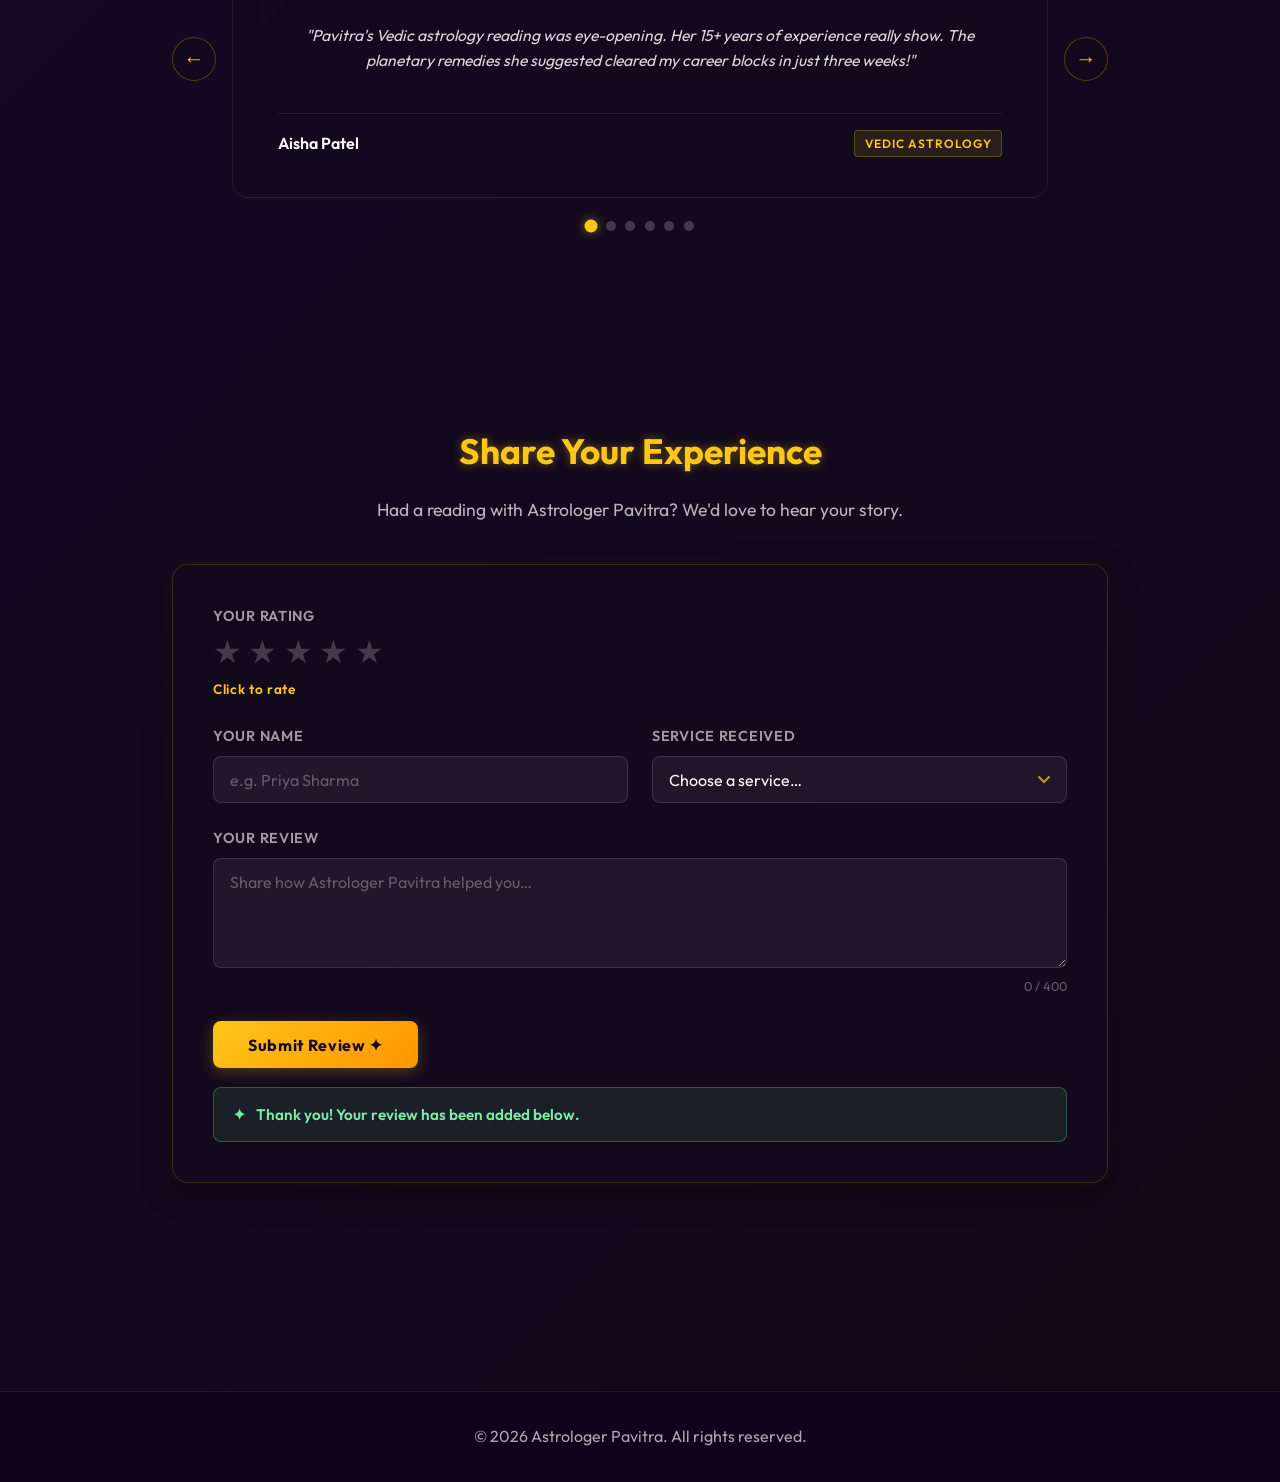
==== commit c7d227da: "optimizing performance" ====
--- a/about.html
+++ b/about.html
@@ -5,39 +5,61 @@
   <meta charset="UTF-8" />
   <meta http-equiv="X-UA-Compatible" content="IE=edge" />
   <meta name="viewport" content="width=device-width, initial-scale=1.0" />
-  <title>About – Astrologer Pavitra</title>
-  <meta name="description" content="Meet Astrologer Pavitra – 15+ years of experience in Vedic Astrology, Tarot, and Energy Healing. View certifications and client reviews." />
+  <title>About Astrologer Pavitra – 15+ Years of Vedic Astrology &amp; Healing</title>
+  <meta name="description" content="Meet Astrologer Pavitra – 15+ years of certified expertise in Vedic Astrology, Tarot, Numerology, and Sound Healing. Read client testimonials and share your experience." />
+  <!-- Preconnect for font origin -->
   <link rel="preconnect" href="https://fonts.googleapis.com" />
   <link rel="preconnect" href="https://fonts.gstatic.com" crossorigin />
-  <link href="https://fonts.googleapis.com/css2?family=Outfit:wght@400;600;700&display=swap" rel="stylesheet" />
+  <!-- Preload the font stylesheet to stop it blocking render -->
+  <link rel="preload" as="style" href="https://fonts.googleapis.com/css2?family=Outfit:wght@400;600;700&display=swap" onload="this.onload=null;this.rel='stylesheet'" />
+  <noscript><link rel="stylesheet" href="https://fonts.googleapis.com/css2?family=Outfit:wght@400;600;700&display=swap" /></noscript>
   <link rel="stylesheet" href="style.css" />
+  <!-- Critical above-the-fold color so FCP fires even before fonts -->
+  <style>
+    html { background: hsl(260, 60%, 10%); }
+    body { background: transparent; color: #f5f5f7; }
+  </style>
 </head>
 
 <body>
-  <!-- Navigation Bar (same as index) -->
-  <nav class="navbar">
-    <div class="logo">Astrologer Pavitra</div>
-    <ul class="nav-links">
+  <!-- Skip navigation for keyboard / screen-reader users -->
+  <a href="#main-content" class="skip-link">Skip to main content</a>
+
+  <!-- Navigation Bar -->
+  <nav class="navbar" aria-label="Main navigation">
+    <a href="index.html" class="logo" aria-label="Astrologer Pavitra – home">Astrologer Pavitra</a>
+    <ul class="nav-links" role="list">
       <li><a href="index.html#home">Home</a></li>
-      <li><a href="about.html">About</a></li>
+      <li><a href="about.html" aria-current="page">About</a></li>
       <li><a href="index.html#skills">Skills</a></li>
       <li><a href="connect.html">Connect</a></li>
     </ul>
-    <div class="menu-toggle"><span></span><span></span><span></span></div>
+    <button class="menu-toggle" aria-label="Toggle navigation menu" aria-expanded="false" aria-controls="nav-links">
+      <span aria-hidden="true"></span>
+      <span aria-hidden="true"></span>
+      <span aria-hidden="true"></span>
+    </button>
   </nav>
 
   <!-- Main Container -->
-  <main class="about-page-container">
-    <section class="about-card">
-      <h2 style="margin-bottom: 2rem; font-size: 2.2rem;">About Me</h2>
-      
+  <main id="main-content" class="about-page-container">
+    <section class="about-card" aria-labelledby="about-heading">
+      <!-- h1: only one per page – this is the main page heading -->
+      <h1 id="about-heading" class="about-page-title">About Me</h1>
+
       <div class="about-grid">
         <div class="about-image-wrapper">
-          <img src="assets/pavitra2.jpeg" alt="Astrologer Pavitra" />
-        </div>
-        
+          <!-- Explicit dimensions prevent CLS; fetchpriority=high for LCP -->
+          <img
+            src="assets/pavitra2.jpeg"
+            alt="Astrologer Pavitra – certified Vedic astrologer and healer"
+            width="320" height="320"
+            fetchpriority="high"
+          />
+        </div>
+
         <div class="about-text-content">
-          <h3>Meet Astrologer Pavitra</h3>
+          <h2>Meet Astrologer Pavitra</h2>
           <span class="about-experience-badge">15+ Years of Cosmic Guidance</span>
           <p class="about-bio">
             For over 15 years, I have dedicated my life to the study and practice of cosmic patterns, helping thousands of seekers find alignment, clarity, and purpose. My journey began with a profound calling to bridge the ancient wisdom of the celestial bodies with the psychological and emotional blockages of modern life.
@@ -47,7 +69,7 @@
           </p>
           
           <div class="certifications-section">
-            <h4>Certifications & Credentials</h4>
+          <h3>Certifications &amp; Credentials</h3>
             <div class="certifications-list">
               <div class="certification-item">
                 <span class="certification-icon">✹</span>
@@ -125,11 +147,11 @@
         <div class="review-field">
           <label class="review-label">Your Rating</label>
           <div class="star-picker" id="star-picker" role="radiogroup" aria-label="Star rating">
-            <span class="star-pick" data-value="1" title="1 star">★</span>
-            <span class="star-pick" data-value="2" title="2 stars">★</span>
-            <span class="star-pick" data-value="3" title="3 stars">★</span>
-            <span class="star-pick" data-value="4" title="4 stars">★</span>
-            <span class="star-pick" data-value="5" title="5 stars">★</span>
+            <button class="star-pick" data-value="1" type="button" aria-label="1 star" aria-checked="false" role="radio">★</button>
+            <button class="star-pick" data-value="2" type="button" aria-label="2 stars" aria-checked="false" role="radio">★</button>
+            <button class="star-pick" data-value="3" type="button" aria-label="3 stars" aria-checked="false" role="radio">★</button>
+            <button class="star-pick" data-value="4" type="button" aria-label="4 stars" aria-checked="false" role="radio">★</button>
+            <button class="star-pick" data-value="5" type="button" aria-label="5 stars" aria-checked="false" role="radio">★</button>
           </div>
           <span class="star-pick-hint" id="star-hint">Click to rate</span>
         </div>
@@ -186,8 +208,9 @@
     const navLinks = document.querySelector('.nav-links');
     if (menuToggle && navLinks) {
       menuToggle.addEventListener('click', () => {
-        navLinks.classList.toggle('active');
-        menuToggle.classList.toggle('open');
+        const isOpen = navLinks.classList.toggle('active');
+        menuToggle.classList.toggle('open', isOpen);
+        menuToggle.setAttribute('aria-expanded', isOpen);
       });
     }
 
@@ -342,7 +365,10 @@
     const ratingLabels = ['', 'Poor', 'Fair', 'Good', 'Great', 'Excellent!'];
 
     function highlightStars(n) {
-      starPicks.forEach((s, i) => s.classList.toggle('active', i < n));
+      starPicks.forEach((s, i) => {
+        s.classList.toggle('active', i < n);
+        s.setAttribute('aria-checked', i < n ? 'true' : 'false');
+      });
     }
 
     starPicks.forEach(star => {
--- a/style.css
+++ b/style.css
@@ -1,8 +1,11 @@
 /* Mystical Starfield Background */
+html {
+    background: hsl(260, 60%, 10%);
+}
 body {
-    background: hsl(260, 70%, 20%);
     position: relative;
     overflow-x: hidden;
+    background: transparent;
 }
 
 /* .constellation styling removed; canvas used instead */
@@ -10,8 +13,9 @@
     position: fixed;
     inset: 0;
     pointer-events: none;
-    z-index: 2000;
+    z-index: 0;          /* Sits BEHIND all page content */
     background: transparent;
+    will-change: transform; /* GPU-composited layer for smooth animation */
 }
 
 
@@ -61,10 +65,8 @@
 
 body {
     font-family: var(--font-family);
-    background: hsl(260, 70%, 20%);
-    color: var(--text-dark);
+    color: #f5f5f7;
     line-height: 1.6;
-    overflow-x: hidden;
 }
 
 /* Navbar */
@@ -83,11 +85,16 @@
     transition: background var(--transition-speed);
 }
 
-.navbar .logo {
+/* Logo works as both <div> and <a> */
+.navbar .logo,
+a.logo {
     font-size: 2rem;
     font-weight: 700;
-    color: #ffffff; /* bright for visibility */
-}
+    color: #ffffff;
+    text-decoration: none; /* when used as <a> */
+    cursor: pointer;
+}
+a.logo:hover { color: var(--accent-gold); }
 
 .nav-links {
     list-style: none;
@@ -151,6 +158,7 @@
     margin-top: 80px; /* gap to avoid overlap with navbar */
     /* offset fixed navbar */
     background: linear-gradient(135deg, #fff0f0, #ffecec);
+    color: #222;
     position: relative;
     overflow: hidden;
 }
@@ -334,9 +342,10 @@
 .footer {
     text-align: center;
     padding: 2rem;
-    background: var(--glass-bg);
+    background: rgba(15, 5, 25, 0.85);
     backdrop-filter: blur(8px);
-    color: var(--text-dark);
+    color: rgba(255, 255, 255, 0.65);
+    border-top: 1px solid rgba(255, 255, 255, 0.08);
 }
 
 
@@ -575,7 +584,7 @@
     aspect-ratio: 1;
 }
 
-.about-text-content h3 {
+.about-text-content h2 {
     font-size: 1.8rem;
     color: var(--accent-gold);
     margin-bottom: 1rem;
@@ -606,7 +615,7 @@
     margin-top: 2rem;
 }
 
-.certifications-section h4 {
+.certifications-section h3 {
     font-size: 1.3rem;
     color: var(--accent-gold);
     margin-bottom: 1.2rem;
@@ -903,6 +912,10 @@
 }
 
 .star-pick {
+    background: none;
+    border: none;
+    padding: 0;
+    cursor: pointer;
     font-size: 2rem;
     color: rgba(255, 255, 255, 0.2);
     transition: color 0.15s, transform 0.15s;
@@ -1134,4 +1147,44 @@
         padding: 1.8rem 1.5rem;
         min-height: 200px;
     }
+}
+
+/* ── Skip Link Style ── */
+.skip-link {
+    position: absolute;
+    top: -100px;
+    left: 0;
+    background: var(--accent-gold);
+    color: hsl(260, 60%, 10%);
+    padding: 0.8rem 1.5rem;
+    z-index: 9999;
+    font-weight: 700;
+    text-decoration: none;
+    border-radius: 0 0 8px 0;
+    transition: top 0.2s ease;
+}
+
+.skip-link:focus {
+    top: 0;
+    outline: 2px solid #fff;
+}
+
+/* ── About Page Title ── */
+.about-page-title {
+    margin-bottom: 2rem;
+    font-size: 2.2rem;
+    color: var(--accent-gold);
+    text-shadow: 0 0 10px rgba(255, 215, 0, 0.4);
+    text-align: center;
+}
+
+/* ── Reduced Motion Utility ── */
+@media (prefers-reduced-motion: reduce) {
+    * {
+        animation-delay: 0s !important;
+        animation-duration: 0s !important;
+        animation-iteration-count: 1 !important;
+        transition-duration: 0s !important;
+        scroll-behavior: auto !important;
+    }
 }
